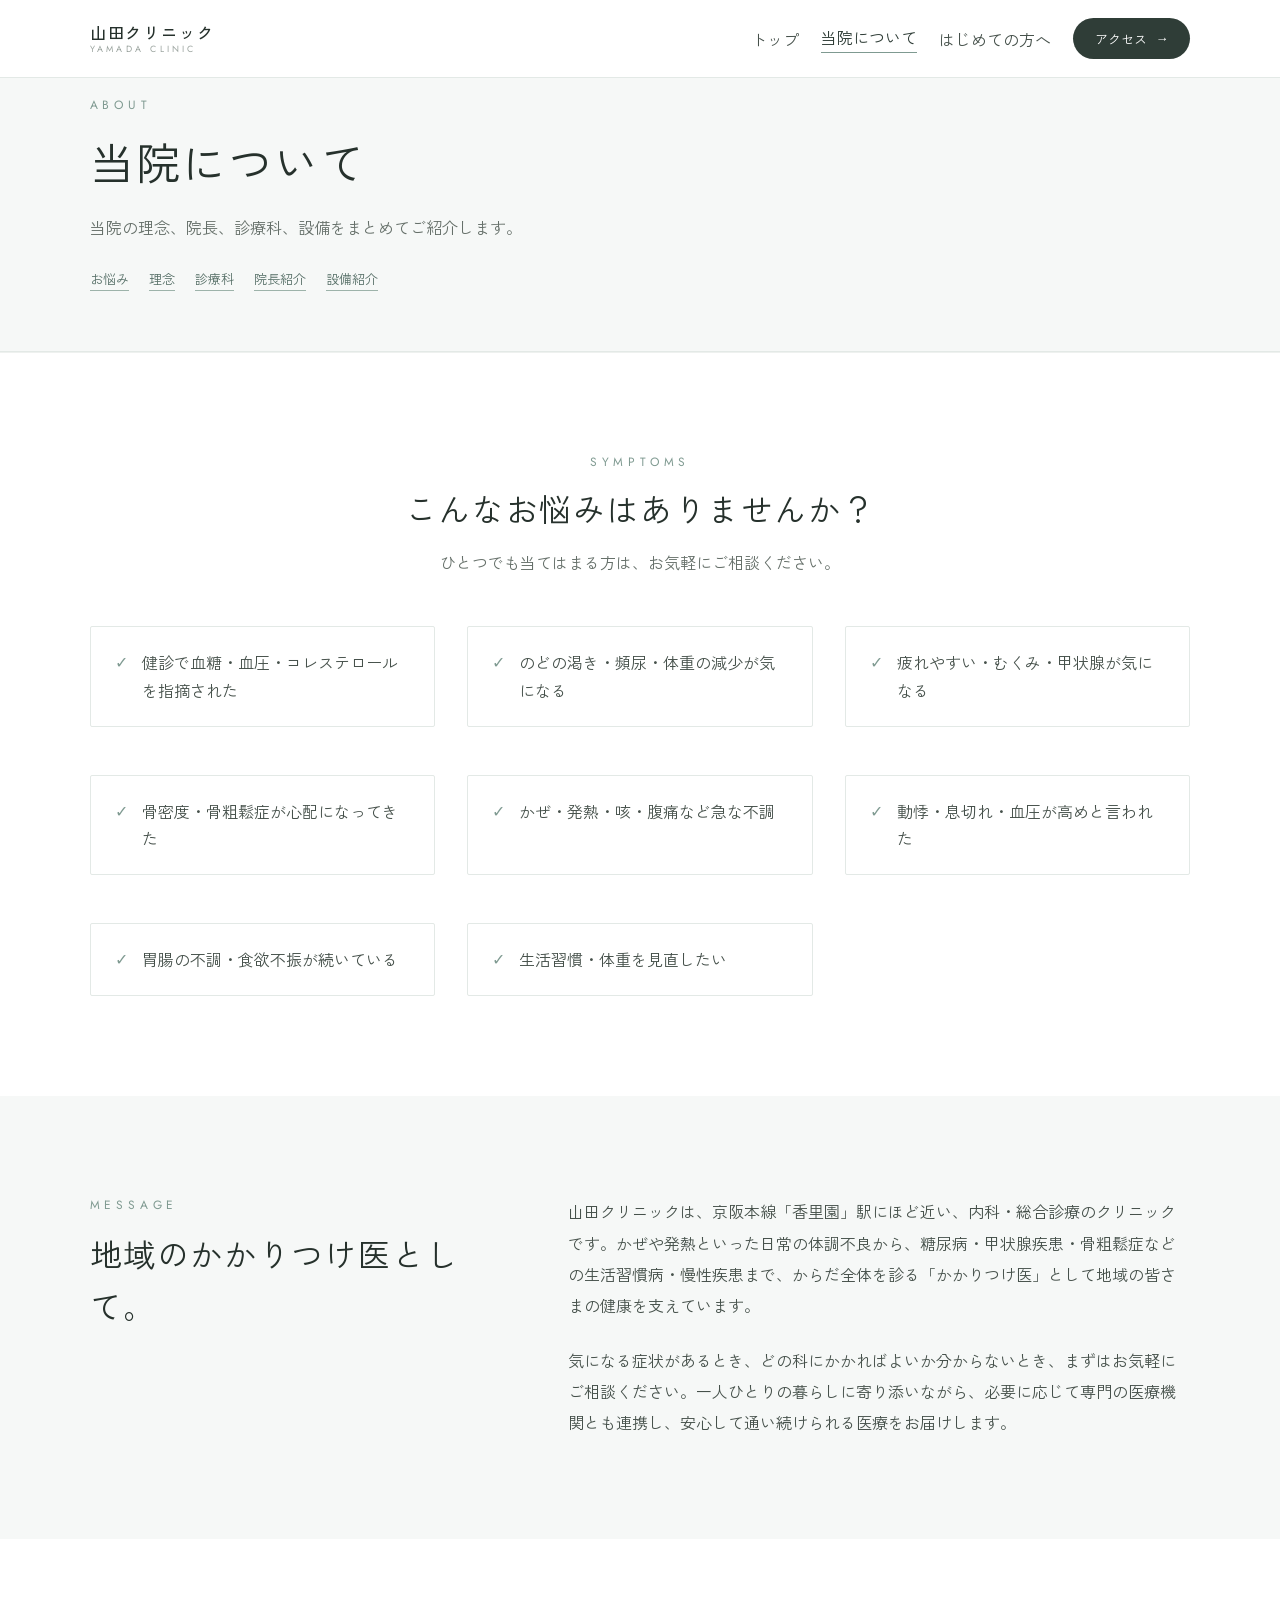
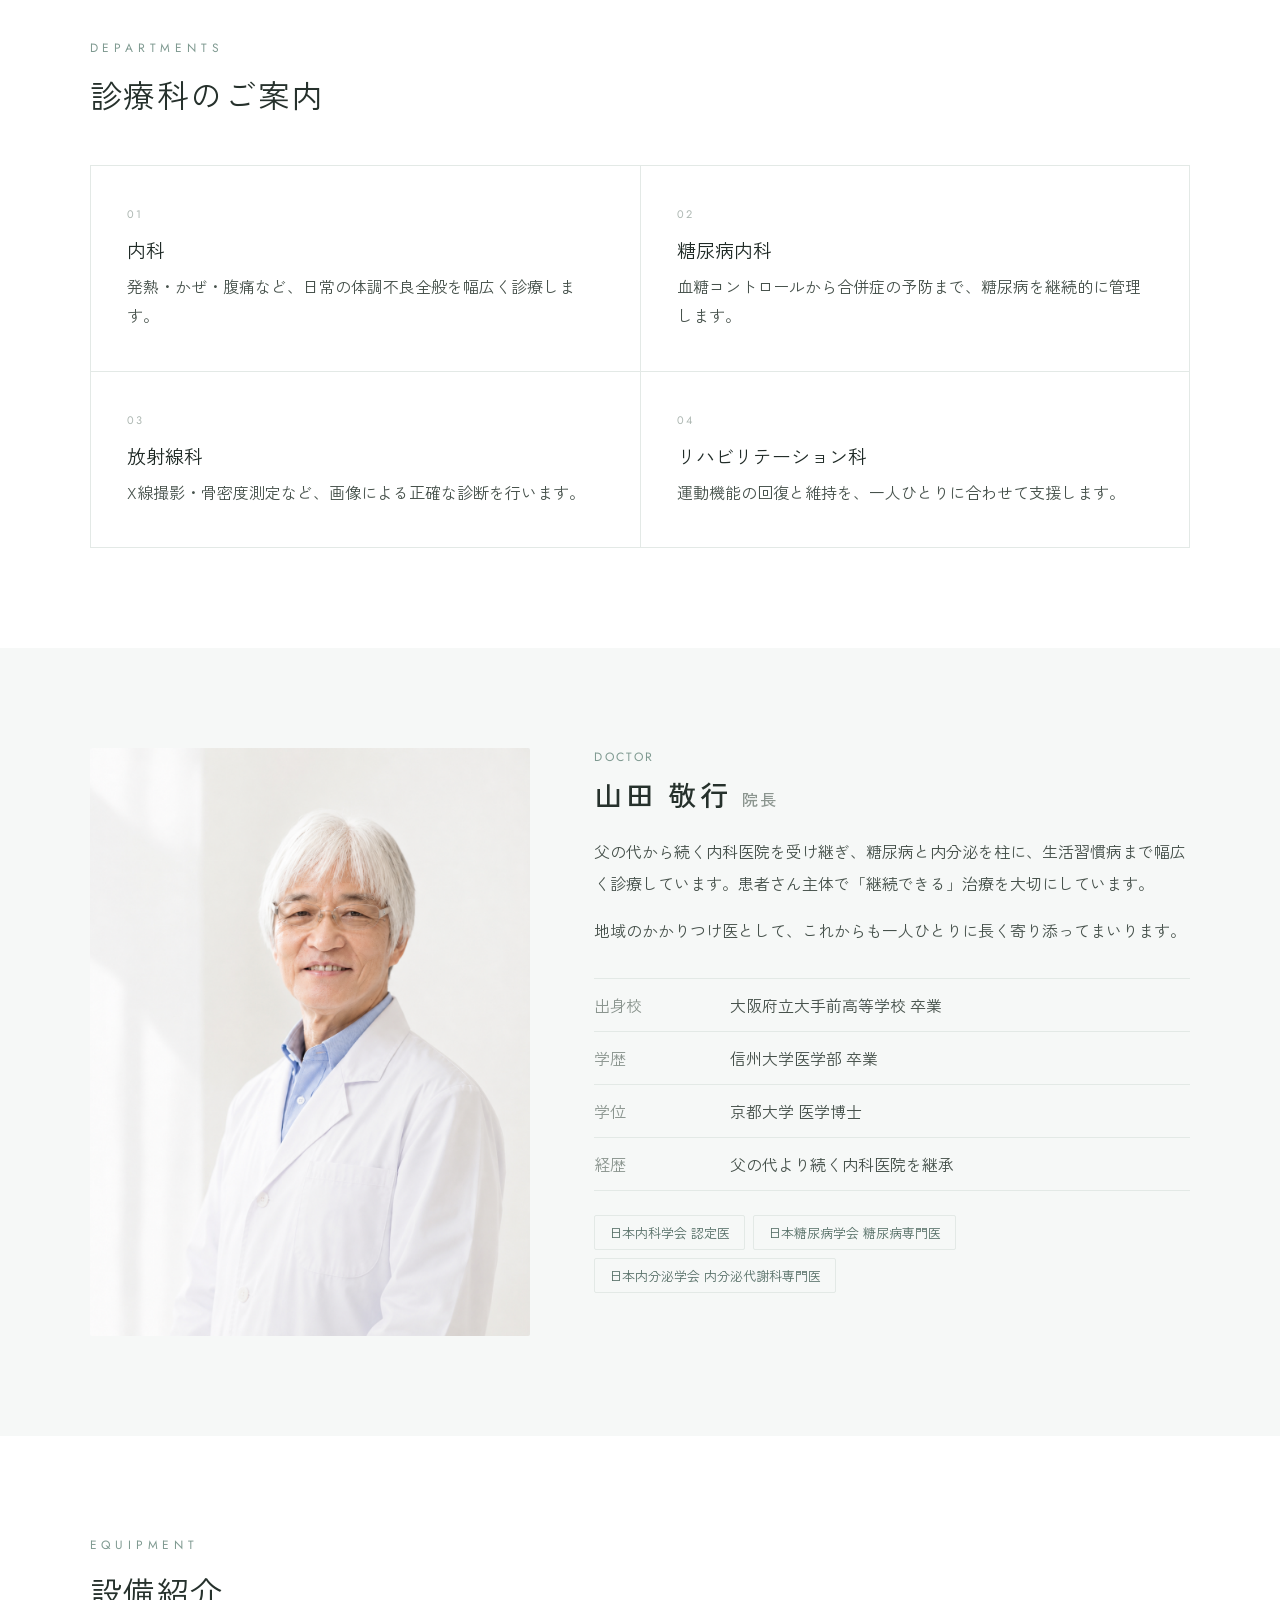
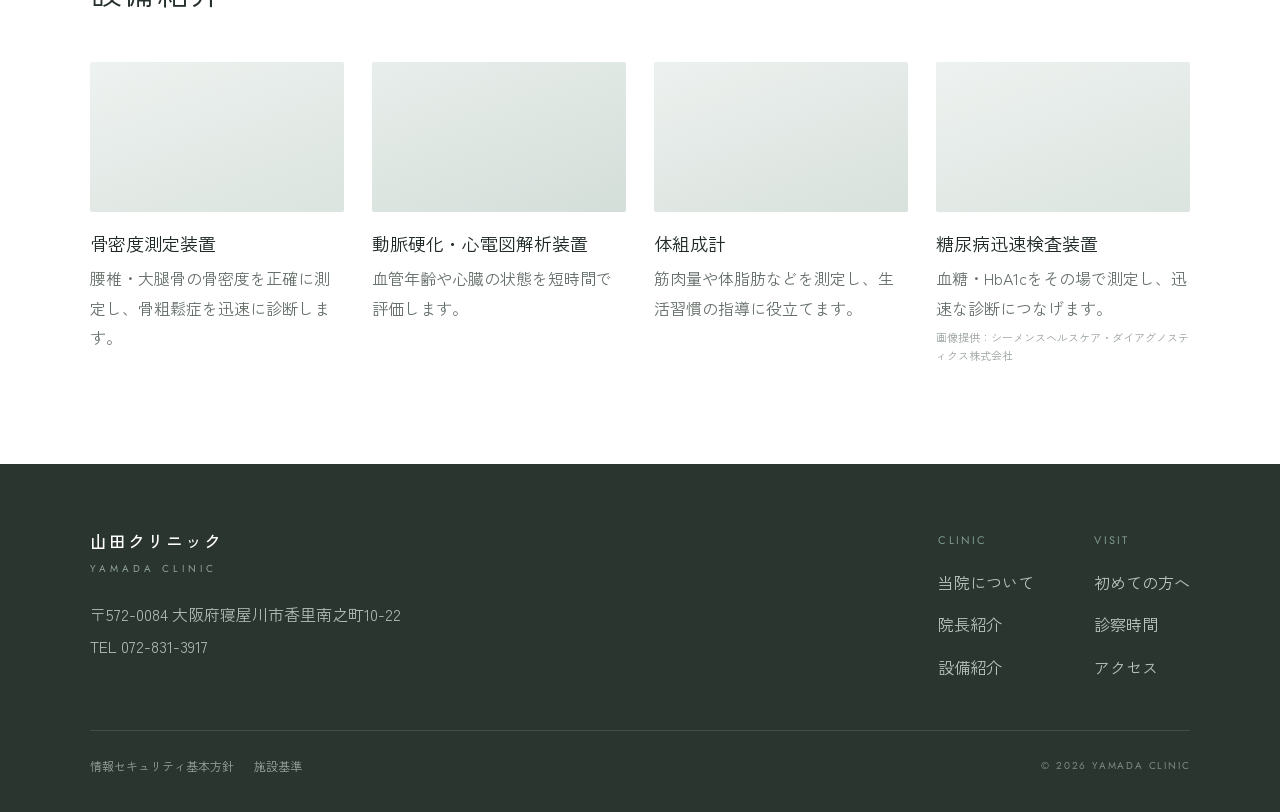
==== about.html @ 6ae84c1f "Initial commit" ====
<!DOCTYPE html>
<html>
<head>
<meta charset="utf-8">
<meta name="viewport" content="width=device-width, initial-scale=1">
<script src="./support.js"></script>
</head>
<body>
<x-dc>
<helmet>
<link rel="preconnect" href="https://fonts.googleapis.com">
<link rel="preconnect" href="https://fonts.gstatic.com" crossorigin>
<link href="https://fonts.googleapis.com/css2?family=Zen+Kaku+Gothic+New:wght@300;400;500;700&family=Jost:wght@300;400;500&family=Cormorant+Garamond:ital,wght@0,400;1,400&display=swap" rel="stylesheet">
<style>
  *{margin:0;padding:0;box-sizing:border-box}
  body{background:#fff;font-family:'Zen Kaku Gothic New',sans-serif;color:#1f2a26;font-size:18px}
  a{text-decoration:none;color:inherit}
  .nav{display:flex;flex-wrap:wrap;justify-content:flex-end;align-items:center;gap:14px 22px;font-size:16px;color:#46514b}
  .nav a{transition:opacity .3s ease,color .3s ease}
  .nav a:hover{opacity:.6}
  .nav a.cta{transition:background .35s ease}
  .nav a.cta:hover{opacity:1;background:#7f9a91 !important}
  .burger{display:none;align-items:center;gap:9px;cursor:pointer}
  .burger .bars{display:flex;flex-direction:column;gap:5px}
  .burger .bars i{display:block;width:24px;height:2px;background:#26312c}
  .burger .blabel{font-size:11px;letter-spacing:.1em;color:#26312c}
  .mnav{display:none}
  .mpanel{position:fixed;top:0;right:0;height:100%;width:80%;max-width:340px;background:#2a352f;z-index:80;transform:translateX(100%);transition:transform .42s cubic-bezier(.4,0,.2,1);display:flex;flex-direction:column;gap:4px;padding:90px 36px 40px;box-shadow:-12px 0 40px rgba(0,0,0,.2)}
  .mbackdrop{position:fixed;inset:0;z-index:79;background:rgba(20,28,24,0);pointer-events:none;transition:background .42s ease}
  .mpanel a{color:#e7eeec;font-size:17px;letter-spacing:.06em;padding:16px 0;border-bottom:1px solid rgba(255,255,255,.1)}
  .mpanel{overflow-y:auto}
  .mclose{position:absolute;top:22px;right:24px;display:flex;align-items:center;gap:7px;color:#e7eeec;cursor:pointer;border:0 !important;padding:0 !important}
  .mclose-x{font-size:24px;line-height:1;display:flex;align-items:center}
  .mclose-t{font-size:12px;letter-spacing:.08em;line-height:1;display:flex;align-items:center}
  .mfoot{margin-top:auto;padding-top:26px;display:flex;flex-direction:column;gap:10px}
  .mfoot a{font-size:14px !important;color:#9fb4ad !important;padding:0 !important;border:0 !important}
  .navtoggle:checked ~ .mnav .mpanel{transform:translateX(0)}
  .navtoggle:checked ~ .mnav .mbackdrop{background:rgba(20,28,24,.42);pointer-events:auto}
  @media (max-width:900px){.nav{display:none}.burger{display:flex}.mnav{display:block}}
  .greet{display:grid;grid-template-columns:.8fr 1.2fr;gap:64px;align-items:start}
  .doc{display:grid;grid-template-columns:.85fr 1.15fr;gap:64px;align-items:start}
  .grid2{display:grid;grid-template-columns:repeat(2,1fr);gap:1px;background:#e3e9e6;border:1px solid #e3e9e6}
  .grid3{display:grid;grid-template-columns:repeat(3,1fr);gap:48px 32px}
  .grideq{display:grid;grid-template-columns:repeat(4,1fr);gap:36px 28px}
  @media(max-width:900px){.grideq{grid-template-columns:repeat(2,1fr)}}
  @media(max-width:560px){.grideq{grid-template-columns:1fr}}
  .career{display:grid;grid-template-columns:120px 1fr;gap:16px;padding:14px 0;border-bottom:1px solid #e3e9e6}
  @media (max-width:860px){.greet,.doc{grid-template-columns:1fr;gap:32px}.grid3{grid-template-columns:repeat(2,1fr)}}
  .brsp{display:none}
  @media (max-width:760px){.grid2{grid-template-columns:1fr}.grid3{grid-template-columns:1fr;gap:40px}.foot-row{flex-direction:column !important;gap:32px !important}.career{grid-template-columns:88px 1fr;gap:12px}.brsp{display:inline}}
</style>
<script>
(function(){
  function jump(smooth){
    var h=location.hash; if(!h||h.length<2) return;
    var el=document.getElementById(decodeURIComponent(h.slice(1)));
    if(el){ var y=el.getBoundingClientRect().top+window.pageYOffset-84; window.scrollTo({top:y,behavior:smooth?'smooth':'auto'}); }
  }
  window.addEventListener('load',function(){ setTimeout(function(){jump(false);},350); });
  window.addEventListener('hashchange',function(){ jump(true); });
})();
</script>
</helmet>

<input id="navtoggle" class="navtoggle" type="checkbox" hidden>
<header style="position:fixed;top:0;left:0;right:0;z-index:60;display:flex;align-items:center;justify-content:space-between;gap:24px;padding:18px 7%;background:#fff;border-bottom:1px solid #e3e9e6;">
  <a href="index.html" style="display:flex;align-items:center;gap:12px;flex:none;">
    <span style="line-height:1.35;">
      <span style="display:block;font-size:16px;font-weight:500;letter-spacing:.12em;color:#26312c;">山田クリニック</span>
      <span style="display:block;font-family:'Jost',sans-serif;font-size:9px;letter-spacing:.36em;color:#9aa39e;">YAMADA CLINIC</span>
    </span>
  </a>
  <nav class="nav">
    <a href="index.html" style-hover="color:#2f3d37">トップ</a>
    <a href="about.html" style="color:#2f3d37;border-bottom:1px solid #7f9a91;padding-bottom:3px;">当院について</a>
    <a href="first-visit.html" style-hover="color:#2f3d37">はじめての方へ</a>
    <a href="index.html#access" class="cta" style="display:inline-flex;align-items:center;gap:8px;background:#2f3d37;color:#fff;padding:11px 22px;border-radius:999px;font-size:13px;" style-hover="background:#7f9a91">アクセス <span style="font-family:'Jost',sans-serif;">→</span></a>
  </nav>
  <label for="navtoggle" class="burger" aria-label="メニュー"><span class="bars"><i></i><i></i><i></i></span><span class="blabel">メニュー</span></label>
</header>
<div class="mnav">
  <label for="navtoggle" class="mbackdrop"></label>
  <div class="mpanel">
    <label for="navtoggle" class="mclose" aria-label="閉じる"><span class="mclose-x">×</span><span class="mclose-t">閉じる</span></label>
    <a href="index.html">トップ</a>
    <a href="about.html">当院について</a>
    <a href="first-visit.html">はじめての方へ</a>
    <a href="index.html#hours">診察時間</a>
    <a href="index.html#access" style="margin-top:24px;background:#7f9a91;color:#fff;text-align:center;border-radius:999px;padding:15px 0;border-bottom:0;">アクセス</a>
    <div class="mfoot"><a href="privacy.html">情報セキュリティ基本方針</a><a href="facility.html">施設基準</a></div>
  </div>
</div>

<div style="padding:96px 7% 60px;background:#f6f8f7;border-bottom:1px solid #e3e9e6;">
  <div style="max-width:1180px;margin:0 auto;">
    <div style="font-family:'Jost',sans-serif;font-size:12px;letter-spacing:.4em;color:#7f9a91;margin-bottom:14px;">ABOUT</div>
    <h1 style="font-weight:400;font-size:clamp(31px,2.2vw + 22px,44px);letter-spacing:.05em;line-height:1.5;color:#26312c;">当院について</h1>
    <p style="max-width:660px;margin-top:18px;font-size:16px;line-height:1.95;color:#66706a;">当院の理念、院長、診療科、設備をまとめてご紹介します。</p>
    <div style="display:flex;flex-wrap:wrap;gap:20px;margin-top:26px;font-size:13px;">
      <a href="#symptoms" style="color:#566f67;border-bottom:1px solid #9db3aa;padding-bottom:2px;transition:color .3s ease,border-color .3s ease,opacity .3s ease;" style-hover="color:#2f3d37;border-color:#2f3d37;opacity:.7">お悩み</a>
      <a href="#message" style="color:#566f67;border-bottom:1px solid #9db3aa;padding-bottom:2px;transition:color .3s ease,border-color .3s ease,opacity .3s ease;" style-hover="color:#2f3d37;border-color:#2f3d37;opacity:.7">理念</a>
      <a href="#departments" style="color:#566f67;border-bottom:1px solid #9db3aa;padding-bottom:2px;transition:color .3s ease,border-color .3s ease,opacity .3s ease;" style-hover="color:#2f3d37;border-color:#2f3d37;opacity:.7">診療科</a>
      <a href="#doctor" style="color:#566f67;border-bottom:1px solid #9db3aa;padding-bottom:2px;transition:color .3s ease,border-color .3s ease,opacity .3s ease;" style-hover="color:#2f3d37;border-color:#2f3d37;opacity:.7">院長紹介</a>
      <a href="#equipment" style="color:#566f67;border-bottom:1px solid #9db3aa;padding-bottom:2px;transition:color .3s ease,border-color .3s ease,opacity .3s ease;" style-hover="color:#2f3d37;border-color:#2f3d37;opacity:.7">設備紹介</a>
    </div>
  </div>
</div>

<section id="symptoms" style="padding:clamp(64px,8vw,100px) 7%;border-top:1px solid #eef1ef;">
  <div style="max-width:1180px;margin:0 auto 48px;text-align:center;">
    <div style="font-family:'Jost',sans-serif;font-size:12px;letter-spacing:.4em;color:#7f9a91;margin-bottom:14px;">SYMPTOMS</div>
    <h2 style="font-weight:400;font-size:clamp(26px,1.8vw + 18px,32px);letter-spacing:.05em;color:#26312c;">こんなお悩みは<br class="brsp">ありませんか？</h2>
    <p style="margin-top:16px;font-size:16px;line-height:1.95;color:#66706a;">ひとつでも当てはまる方は、<br class="brsp">お気軽にご相談ください。</p>
  </div>
  <div class="grid3" style="max-width:1180px;margin:0 auto;">
    <div style="display:flex;gap:14px;align-items:flex-start;background:#fff;border:1px solid #e3e9e6;border-radius:2px;padding:22px 24px;"><span style="color:#7f9a91;font-size:16px;line-height:1.6;flex:none;">✓</span><span style="font-size:16px;line-height:1.7;color:#46514b;">健診で血糖・血圧・コレステロールを指摘された</span></div>
    <div style="display:flex;gap:14px;align-items:flex-start;background:#fff;border:1px solid #e3e9e6;border-radius:2px;padding:22px 24px;"><span style="color:#7f9a91;font-size:16px;line-height:1.6;flex:none;">✓</span><span style="font-size:16px;line-height:1.7;color:#46514b;">のどの渇き・頻尿・体重の減少が気になる</span></div>
    <div style="display:flex;gap:14px;align-items:flex-start;background:#fff;border:1px solid #e3e9e6;border-radius:2px;padding:22px 24px;"><span style="color:#7f9a91;font-size:16px;line-height:1.6;flex:none;">✓</span><span style="font-size:16px;line-height:1.7;color:#46514b;">疲れやすい・むくみ・甲状腺が気になる</span></div>
    <div style="display:flex;gap:14px;align-items:flex-start;background:#fff;border:1px solid #e3e9e6;border-radius:2px;padding:22px 24px;"><span style="color:#7f9a91;font-size:16px;line-height:1.6;flex:none;">✓</span><span style="font-size:16px;line-height:1.7;color:#46514b;">骨密度・骨粗鬆症が心配になってきた</span></div>
    <div style="display:flex;gap:14px;align-items:flex-start;background:#fff;border:1px solid #e3e9e6;border-radius:2px;padding:22px 24px;"><span style="color:#7f9a91;font-size:16px;line-height:1.6;flex:none;">✓</span><span style="font-size:16px;line-height:1.7;color:#46514b;">かぜ・発熱・咳・腹痛など急な不調</span></div>
    <div style="display:flex;gap:14px;align-items:flex-start;background:#fff;border:1px solid #e3e9e6;border-radius:2px;padding:22px 24px;"><span style="color:#7f9a91;font-size:16px;line-height:1.6;flex:none;">✓</span><span style="font-size:16px;line-height:1.7;color:#46514b;">動悸・息切れ・血圧が高めと言われた</span></div>
    <div style="display:flex;gap:14px;align-items:flex-start;background:#fff;border:1px solid #e3e9e6;border-radius:2px;padding:22px 24px;"><span style="color:#7f9a91;font-size:16px;line-height:1.6;flex:none;">✓</span><span style="font-size:16px;line-height:1.7;color:#46514b;">胃腸の不調・食欲不振が続いている</span></div>
    <div style="display:flex;gap:14px;align-items:flex-start;background:#fff;border:1px solid #e3e9e6;border-radius:2px;padding:22px 24px;"><span style="color:#7f9a91;font-size:16px;line-height:1.6;flex:none;">✓</span><span style="font-size:16px;line-height:1.7;color:#46514b;">生活習慣・体重を見直したい</span></div>
  </div>
</section>

<section id="message" style="scroll-margin-top:84px;padding:clamp(64px,8vw,100px) 7%;background:#f6f8f7;">
  <div class="greet" style="max-width:1180px;margin:0 auto;">
    <div>
      <div style="font-family:'Jost',sans-serif;font-size:12px;letter-spacing:.4em;color:#7f9a91;margin-bottom:14px;">MESSAGE</div>
      <h2 style="font-weight:400;font-size:clamp(26px,1.8vw + 18px,32px);letter-spacing:.05em;line-height:1.6;color:#26312c;">地域のかかりつけ医として。</h2>
    </div>
    <div style="display:flex;flex-direction:column;gap:24px;">
      <p style="font-size:16px;line-height:1.95;color:#46514b;">山田クリニックは、京阪本線「香里園」駅にほど近い、内科・総合診療のクリニックです。かぜや発熱といった日常の体調不良から、糖尿病・甲状腺疾患・骨粗鬆症などの生活習慣病・慢性疾患まで、からだ全体を診る「かかりつけ医」として地域の皆さまの健康を支えています。</p>
      <p style="font-size:16px;line-height:1.95;color:#46514b;">気になる症状があるとき、どの科にかかればよいか分からないとき、まずはお気軽にご相談ください。一人ひとりの暮らしに寄り添いながら、必要に応じて専門の医療機関とも連携し、安心して通い続けられる医療をお届けします。</p>
    </div>
  </div>
</section>

<section id="departments" style="padding:clamp(64px,8vw,100px) 7%;">
  <div style="max-width:1180px;margin:0 auto 48px;">
    <div style="font-family:'Jost',sans-serif;font-size:12px;letter-spacing:.4em;color:#7f9a91;margin-bottom:14px;">DEPARTMENTS</div>
    <h2 style="font-weight:400;font-size:clamp(26px,1.8vw + 18px,32px);letter-spacing:.05em;color:#26312c;">診療科のご案内</h2>
  </div>
  <div class="grid2" style="max-width:1180px;margin:0 auto;">
    <div style="background:#fff;padding:40px 36px;"><div style="font-family:'Jost',sans-serif;font-size:11px;letter-spacing:.2em;color:#aeb8b3;">01</div><div style="font-size:19px;margin:14px 0 9px;">内科</div><p style="font-size:16px;line-height:1.85;color:#46514b;">発熱・かぜ・腹痛など、日常の体調不良全般を幅広く診療します。</p></div>
    <div style="background:#fff;padding:40px 36px;"><div style="font-family:'Jost',sans-serif;font-size:11px;letter-spacing:.2em;color:#aeb8b3;">02</div><div style="font-size:19px;margin:14px 0 9px;">糖尿病内科</div><p style="font-size:16px;line-height:1.85;color:#46514b;">血糖コントロールから合併症の予防まで、糖尿病を継続的に管理します。</p></div>
    <div style="background:#fff;padding:40px 36px;"><div style="font-family:'Jost',sans-serif;font-size:11px;letter-spacing:.2em;color:#aeb8b3;">03</div><div style="font-size:19px;margin:14px 0 9px;">放射線科</div><p style="font-size:16px;line-height:1.85;color:#46514b;">X線撮影・骨密度測定など、画像による正確な診断を行います。</p></div>
    <div style="background:#fff;padding:40px 36px;"><div style="font-family:'Jost',sans-serif;font-size:11px;letter-spacing:.2em;color:#aeb8b3;">04</div><div style="font-size:19px;margin:14px 0 9px;">リハビリテーション科</div><p style="font-size:16px;line-height:1.85;color:#46514b;">運動機能の回復と維持を、一人ひとりに合わせて支援します。</p></div>
  </div>
</section>

<section id="doctor" style="scroll-margin-top:84px;padding:clamp(64px,8vw,100px) 7%;background:#f6f8f7;">
  <div class="doc" style="max-width:1180px;margin:0 auto;">
    <div style="aspect-ratio:3/4;border-radius:2px;background:#dbe4df url('assets/doctor.png') center top/cover no-repeat;"></div>
    <div>
      <div style="font-family:'Jost',sans-serif;font-size:12px;letter-spacing:.2em;color:#7f9a91;">DOCTOR</div>
      <div style="margin-top:8px;font-size:28px;font-weight:500;letter-spacing:.12em;color:#26312c;">山田 敬行 <span style="font-size:16px;color:#8b958f;letter-spacing:.08em;">院長</span></div>
      <div style="display:flex;flex-direction:column;gap:16px;margin-top:22px;">
        <p style="font-size:16px;line-height:1.95;color:#46514b;">父の代から続く内科医院を受け継ぎ、糖尿病と内分泌を柱に、生活習慣病まで幅広く診療しています。患者さん主体で「継続できる」治療を大切にしています。</p>
        <p style="font-size:16px;line-height:1.95;color:#46514b;">地域のかかりつけ医として、これからも一人ひとりに長く寄り添ってまいります。</p>
      </div>
      <div style="margin-top:32px;border-top:1px solid #e3e9e6;">
        <div class="career"><div style="font-size:16px;color:#8b958f;">出身校</div><div style="font-size:16px;color:#46514b;">大阪府立大手前高等学校 卒業</div></div>
        <div class="career"><div style="font-size:16px;color:#8b958f;">学歴</div><div style="font-size:16px;color:#46514b;">信州大学医学部 卒業</div></div>
        <div class="career"><div style="font-size:16px;color:#8b958f;">学位</div><div style="font-size:16px;color:#46514b;">京都大学 医学博士</div></div>
        <div class="career"><div style="font-size:16px;color:#8b958f;">経歴</div><div style="font-size:16px;color:#46514b;">父の代より続く内科医院を継承</div></div>
      </div>
      <div style="display:flex;flex-wrap:wrap;gap:8px;margin-top:24px;">
        <span style="font-size:13px;color:#566f67;border:1px solid #e3e9e6;border-radius:2px;padding:7px 14px;">日本内科学会 認定医</span>
        <span style="font-size:13px;color:#566f67;border:1px solid #e3e9e6;border-radius:2px;padding:7px 14px;">日本糖尿病学会 糖尿病専門医</span>
        <span style="font-size:13px;color:#566f67;border:1px solid #e3e9e6;border-radius:2px;padding:7px 14px;">日本内分泌学会 内分泌代謝科専門医</span>
      </div>
    </div>
  </div>
</section>

<section id="equipment" style="scroll-margin-top:84px;padding:clamp(64px,8vw,100px) 7%;">
  <div style="max-width:1180px;margin:0 auto 48px;">
    <div style="font-family:'Jost',sans-serif;font-size:12px;letter-spacing:.4em;color:#7f9a91;margin-bottom:14px;">EQUIPMENT</div>
    <h2 style="font-weight:400;font-size:clamp(26px,1.8vw + 18px,32px);letter-spacing:.05em;color:#26312c;">設備紹介</h2>
  </div>
  <div class="grideq" style="max-width:1180px;margin:0 auto;">
    <div><div style="height:150px;border-radius:2px;background:linear-gradient(160deg,#eef2f0,#dbe4df);"></div><div style="font-size:18px;margin:18px 0 8px;">骨密度測定装置</div><p style="font-size:16px;line-height:1.85;color:#66706a;">腰椎・大腿骨の骨密度を正確に測定し、骨粗鬆症を迅速に診断します。</p></div>
    <div><div style="height:150px;border-radius:2px;background:linear-gradient(160deg,#e8eeeb,#d4ded9);"></div><div style="font-size:18px;margin:18px 0 8px;">動脈硬化・心電図解析装置</div><p style="font-size:16px;line-height:1.85;color:#66706a;">血管年齢や心臓の状態を短時間で評価します。</p></div>
    <div><div style="height:150px;border-radius:2px;background:linear-gradient(160deg,#edf1ef,#d8e1dc);"></div><div style="font-size:18px;margin:18px 0 8px;">体組成計</div><p style="font-size:16px;line-height:1.85;color:#66706a;">筋肉量や体脂肪などを測定し、生活習慣の指導に役立てます。</p></div>
    <div><div style="height:150px;border-radius:2px;background:linear-gradient(160deg,#eef2f0,#dbe4df);"></div><div style="font-size:18px;margin:18px 0 8px;">糖尿病迅速検査装置</div><p style="font-size:16px;line-height:1.85;color:#66706a;">血糖・HbA1cをその場で測定し、迅速な診断につなげます。</p><p style="font-size:11px;line-height:1.6;color:#9aa39e;margin-top:6px;">画像提供：シーメンスヘルスケア・ダイアグノスティクス株式会社</p></div>
  </div>
</section>

<footer style="background:#2a352f;color:#cfd8d3;padding:64px 7% 38px;">
  <div class="foot-row" style="max-width:1180px;margin:0 auto;display:flex;justify-content:space-between;align-items:flex-start;gap:48px;padding-bottom:44px;border-bottom:1px solid rgba(255,255,255,.12);">
    <div>
      <div style="font-size:17px;font-weight:500;letter-spacing:.12em;color:#fff;">山田クリニック</div>
      <div style="font-family:'Jost',sans-serif;font-size:10px;letter-spacing:.4em;color:#8fa39b;margin-top:8px;">YAMADA CLINIC</div>
      <div style="margin-top:22px;font-size:16px;line-height:2;color:#aeb9b3;">〒572-0084 大阪府寝屋川市香里南之町10-22<br>TEL 072-831-3917</div>
    </div>
    <div style="display:flex;gap:60px;font-size:16px;line-height:2.3;color:#b9c3bd;">
      <div style="display:flex;flex-direction:column;gap:6px;"><div style="color:#7f9a91;font-family:'Jost',sans-serif;font-size:11px;letter-spacing:.2em;margin-bottom:4px;">CLINIC</div><a href="about.html#message" style="transition:color .3s ease;" style-hover="color:#fff">当院について</a><a href="about.html#doctor" style="transition:color .3s ease;" style-hover="color:#fff">院長紹介</a><a href="about.html#equipment" style="transition:color .3s ease;" style-hover="color:#fff">設備紹介</a></div>
      <div style="display:flex;flex-direction:column;gap:6px;"><div style="color:#7f9a91;font-family:'Jost',sans-serif;font-size:11px;letter-spacing:.2em;margin-bottom:4px;">VISIT</div><a href="first-visit.html" style="transition:color .3s ease;" style-hover="color:#fff">初めての方へ</a><a href="index.html#hours" style="transition:color .3s ease;" style-hover="color:#fff">診察時間</a><a href="index.html#access" style="transition:color .3s ease;" style-hover="color:#fff">アクセス</a></div>
    </div>
  </div>
  <div style="max-width:1180px;margin:26px auto 0;display:flex;flex-wrap:wrap;justify-content:space-between;align-items:center;gap:12px;"><div style="display:flex;flex-wrap:wrap;gap:20px;font-size:12px;color:#9aa39e;"><a href="privacy.html" style="transition:color .3s ease;" style-hover="color:#fff">情報セキュリティ基本方針</a><a href="facility.html" style="transition:color .3s ease;" style-hover="color:#fff">施設基準</a></div><div style="font-family:'Jost',sans-serif;font-size:10px;letter-spacing:.18em;color:#7d8a83;">© 2026 YAMADA CLINIC</div></div>
</footer>
</x-dc>
</body>
</html>
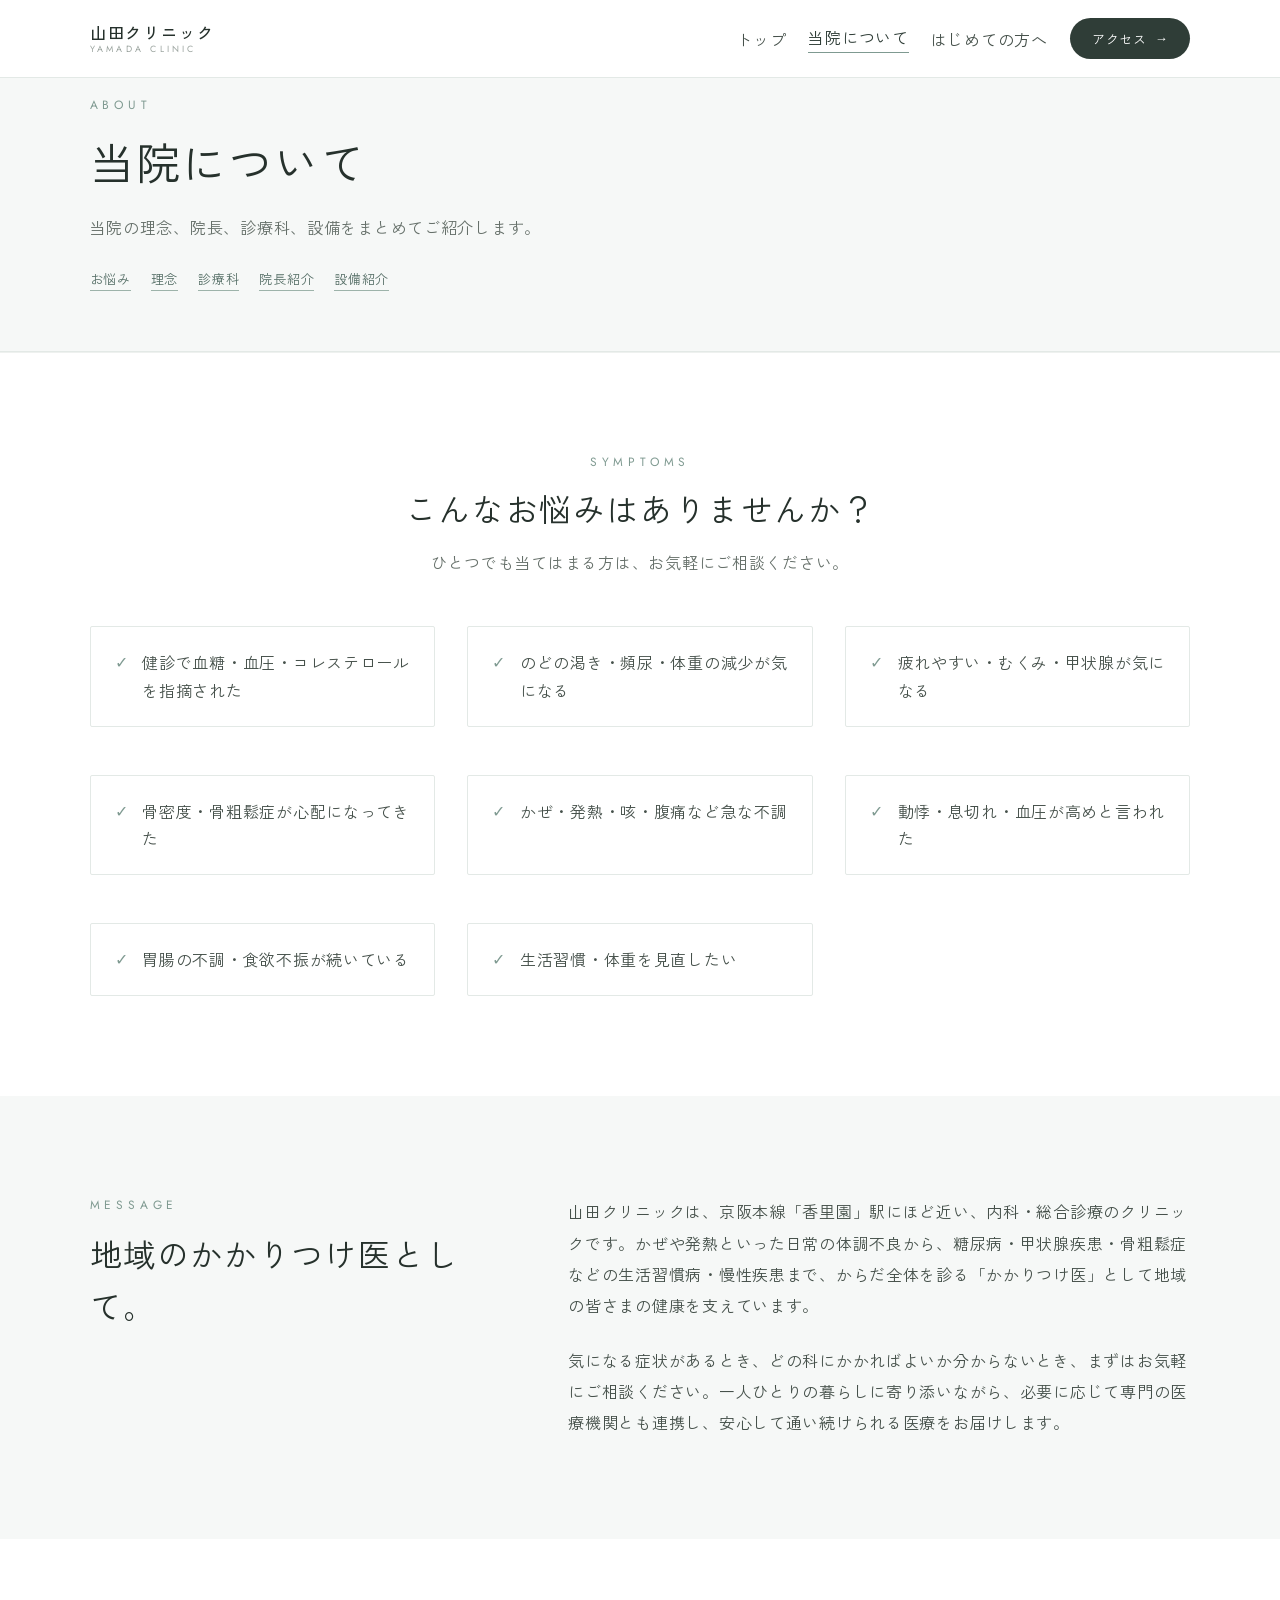
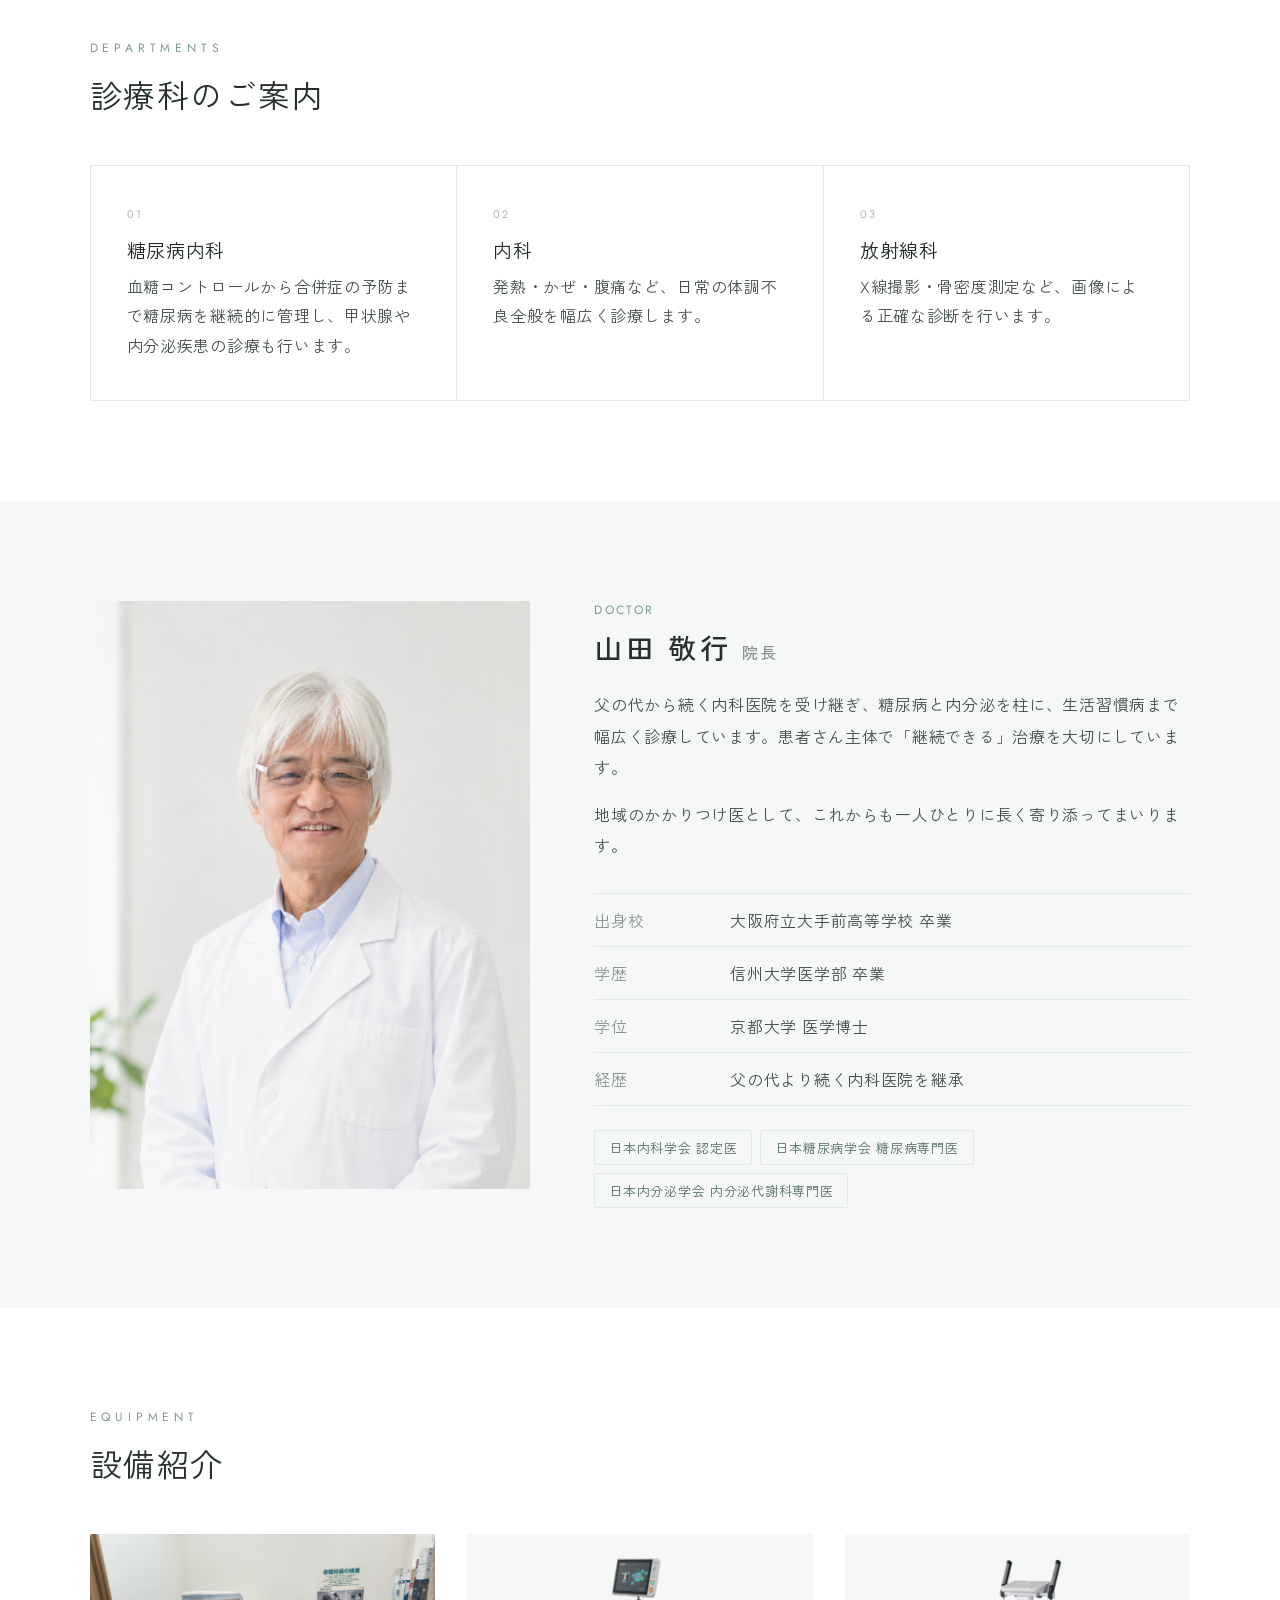
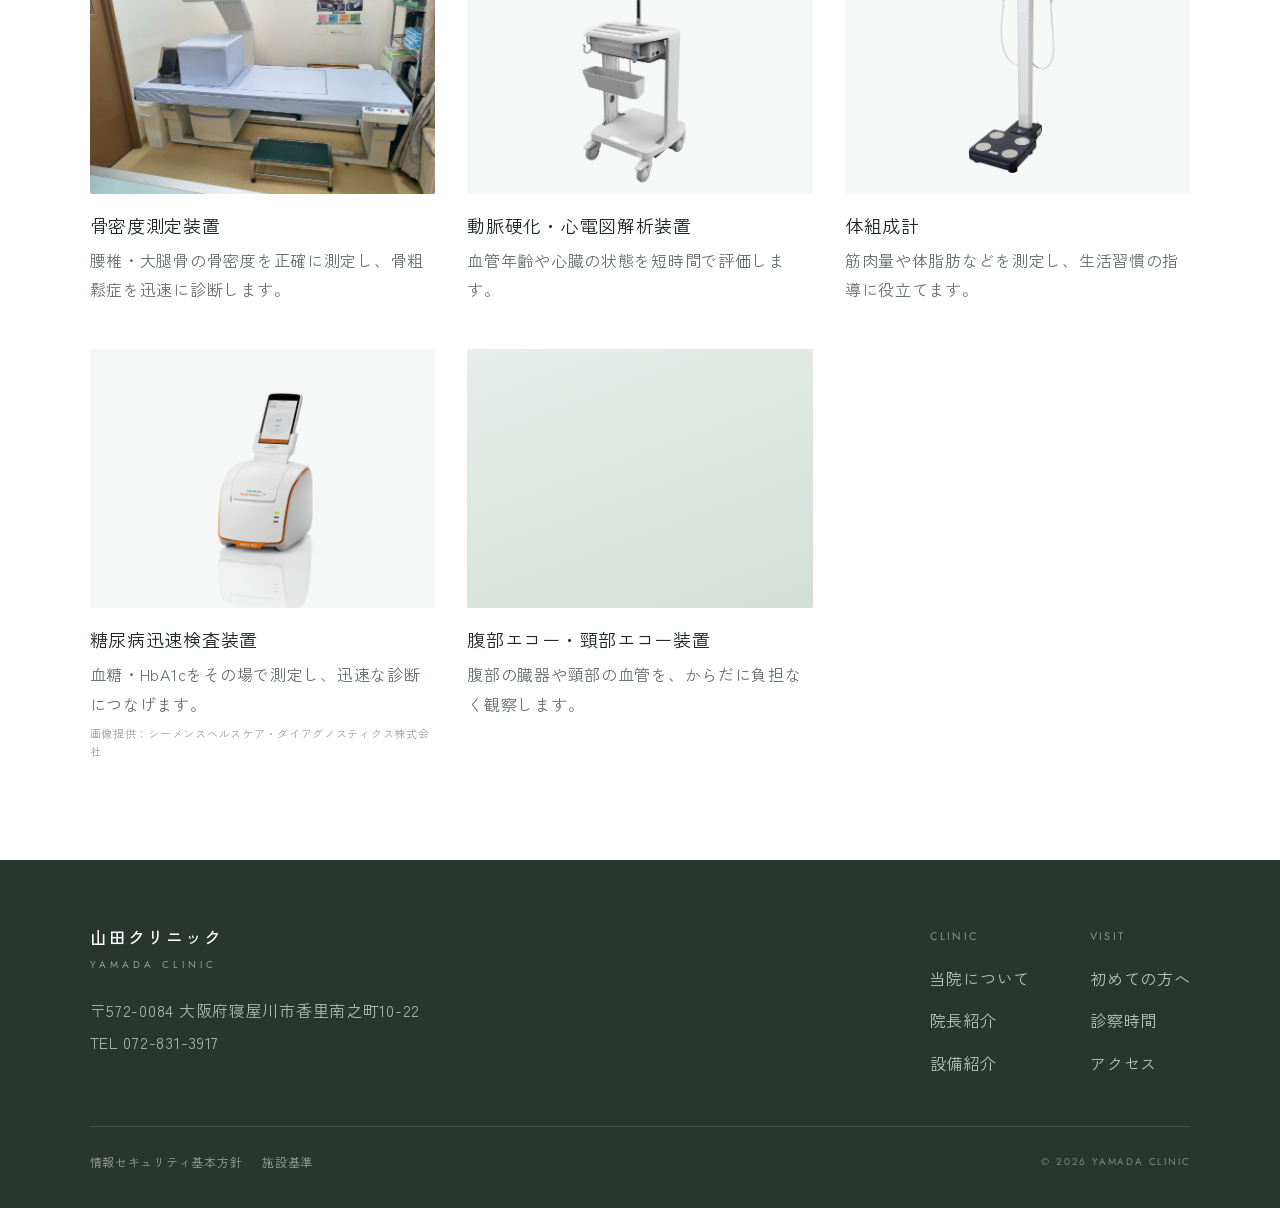
==== commit a3a4a0fa: "Claude design最新版へアップデート" ====
--- a/about.html
+++ b/about.html
@@ -12,8 +12,8 @@
 <link rel="preconnect" href="https://fonts.gstatic.com" crossorigin>
 <link href="https://fonts.googleapis.com/css2?family=Zen+Kaku+Gothic+New:wght@300;400;500;700&family=Jost:wght@300;400;500&family=Cormorant+Garamond:ital,wght@0,400;1,400&display=swap" rel="stylesheet">
 <style>
-  *{margin:0;padding:0;box-sizing:border-box}
-  body{background:#fff;font-family:'Zen Kaku Gothic New',sans-serif;color:#1f2a26;font-size:18px}
+  *{margin:0;padding:0;box-sizing:border-box;font-feature-settings:'palt' 1;font-kerning:normal}
+  body{background:#fff;font-family:'Zen Kaku Gothic New',sans-serif;color:#1f2a26;font-size:18px;font-feature-settings:'palt' 1;font-kerning:normal;letter-spacing:.04em;text-rendering:optimizeLegibility}
   a{text-decoration:none;color:inherit}
   .nav{display:flex;flex-wrap:wrap;justify-content:flex-end;align-items:center;gap:14px 22px;font-size:16px;color:#46514b}
   .nav a{transition:opacity .3s ease,color .3s ease}
@@ -25,7 +25,7 @@
   .burger .bars i{display:block;width:24px;height:2px;background:#26312c}
   .burger .blabel{font-size:11px;letter-spacing:.1em;color:#26312c}
   .mnav{display:none}
-  .mpanel{position:fixed;top:0;right:0;height:100%;width:80%;max-width:340px;background:#2a352f;z-index:80;transform:translateX(100%);transition:transform .42s cubic-bezier(.4,0,.2,1);display:flex;flex-direction:column;gap:4px;padding:90px 36px 40px;box-shadow:-12px 0 40px rgba(0,0,0,.2)}
+  .mpanel{position:fixed;top:0;right:0;height:100%;width:80%;max-width:340px;background:#2a352f;z-index:80;transform:translateX(100%);transition:transform .42s cubic-bezier(.4,0,.2,1);display:flex;flex-direction:column;gap:4px;padding:90px 36px 40px}
   .mbackdrop{position:fixed;inset:0;z-index:79;background:rgba(20,28,24,0);pointer-events:none;transition:background .42s ease}
   .mpanel a{color:#e7eeec;font-size:17px;letter-spacing:.06em;padding:16px 0;border-bottom:1px solid rgba(255,255,255,.1)}
   .mpanel{overflow-y:auto}
@@ -34,16 +34,16 @@
   .mclose-t{font-size:12px;letter-spacing:.08em;line-height:1;display:flex;align-items:center}
   .mfoot{margin-top:auto;padding-top:26px;display:flex;flex-direction:column;gap:10px}
   .mfoot a{font-size:14px !important;color:#9fb4ad !important;padding:0 !important;border:0 !important}
-  .navtoggle:checked ~ .mnav .mpanel{transform:translateX(0)}
+  .navtoggle:checked ~ .mnav .mpanel{transform:translateX(0);box-shadow:-12px 0 40px rgba(0,0,0,.2)}
   .navtoggle:checked ~ .mnav .mbackdrop{background:rgba(20,28,24,.42);pointer-events:auto}
   @media (max-width:900px){.nav{display:none}.burger{display:flex}.mnav{display:block}}
   .greet{display:grid;grid-template-columns:.8fr 1.2fr;gap:64px;align-items:start}
   .doc{display:grid;grid-template-columns:.85fr 1.15fr;gap:64px;align-items:start}
-  .grid2{display:grid;grid-template-columns:repeat(2,1fr);gap:1px;background:#e3e9e6;border:1px solid #e3e9e6}
+  .grid2{display:grid;grid-template-columns:repeat(3,1fr);gap:1px;background:#e3e9e6;border:1px solid #e3e9e6}
   .grid3{display:grid;grid-template-columns:repeat(3,1fr);gap:48px 32px}
-  .grideq{display:grid;grid-template-columns:repeat(4,1fr);gap:36px 28px}
-  @media(max-width:900px){.grideq{grid-template-columns:repeat(2,1fr)}}
-  @media(max-width:560px){.grideq{grid-template-columns:1fr}}
+  .grideq{display:grid;grid-template-columns:repeat(3,1fr);gap:44px 32px}
+  @media(max-width:680px){.grideq{grid-template-columns:repeat(2,1fr)}}
+  @media(max-width:460px){.grideq{grid-template-columns:1fr}}
   .career{display:grid;grid-template-columns:120px 1fr;gap:16px;padding:14px 0;border-bottom:1px solid #e3e9e6}
   @media (max-width:860px){.greet,.doc{grid-template-columns:1fr;gap:32px}.grid3{grid-template-columns:repeat(2,1fr)}}
   .brsp{display:none}
@@ -74,7 +74,7 @@
     <a href="index.html" style-hover="color:#2f3d37">トップ</a>
     <a href="about.html" style="color:#2f3d37;border-bottom:1px solid #7f9a91;padding-bottom:3px;">当院について</a>
     <a href="first-visit.html" style-hover="color:#2f3d37">はじめての方へ</a>
-    <a href="index.html#access" class="cta" style="display:inline-flex;align-items:center;gap:8px;background:#2f3d37;color:#fff;padding:11px 22px;border-radius:999px;font-size:13px;" style-hover="background:#7f9a91">アクセス <span style="font-family:'Jost',sans-serif;">→</span></a>
+    <a href="first-visit.html#access" class="cta" style="display:inline-flex;align-items:center;gap:8px;background:#2f3d37;color:#fff;padding:11px 22px;border-radius:999px;font-size:13px;" style-hover="background:#7f9a91">アクセス <span style="font-family:'Jost',sans-serif;">→</span></a>
   </nav>
   <label for="navtoggle" class="burger" aria-label="メニュー"><span class="bars"><i></i><i></i><i></i></span><span class="blabel">メニュー</span></label>
 </header>
@@ -86,7 +86,7 @@
     <a href="about.html">当院について</a>
     <a href="first-visit.html">はじめての方へ</a>
     <a href="index.html#hours">診察時間</a>
-    <a href="index.html#access" style="margin-top:24px;background:#7f9a91;color:#fff;text-align:center;border-radius:999px;padding:15px 0;border-bottom:0;">アクセス</a>
+    <a href="first-visit.html#access" style="margin-top:24px;background:#7f9a91;color:#fff;text-align:center;border-radius:999px;padding:15px 0;border-bottom:0;">アクセス</a>
     <div class="mfoot"><a href="privacy.html">情報セキュリティ基本方針</a><a href="facility.html">施設基準</a></div>
   </div>
 </div>
@@ -143,10 +143,9 @@
     <h2 style="font-weight:400;font-size:clamp(26px,1.8vw + 18px,32px);letter-spacing:.05em;color:#26312c;">診療科のご案内</h2>
   </div>
   <div class="grid2" style="max-width:1180px;margin:0 auto;">
-    <div style="background:#fff;padding:40px 36px;"><div style="font-family:'Jost',sans-serif;font-size:11px;letter-spacing:.2em;color:#aeb8b3;">01</div><div style="font-size:19px;margin:14px 0 9px;">内科</div><p style="font-size:16px;line-height:1.85;color:#46514b;">発熱・かぜ・腹痛など、日常の体調不良全般を幅広く診療します。</p></div>
-    <div style="background:#fff;padding:40px 36px;"><div style="font-family:'Jost',sans-serif;font-size:11px;letter-spacing:.2em;color:#aeb8b3;">02</div><div style="font-size:19px;margin:14px 0 9px;">糖尿病内科</div><p style="font-size:16px;line-height:1.85;color:#46514b;">血糖コントロールから合併症の予防まで、糖尿病を継続的に管理します。</p></div>
+    <div style="background:#fff;padding:40px 36px;"><div style="font-family:'Jost',sans-serif;font-size:11px;letter-spacing:.2em;color:#aeb8b3;">01</div><div style="font-size:19px;margin:14px 0 9px;">糖尿病内科</div><p style="font-size:16px;line-height:1.85;color:#46514b;">血糖コントロールから合併症の予防まで糖尿病を継続的に管理し、甲状腺や内分泌疾患の診療も行います。</p></div>
+    <div style="background:#fff;padding:40px 36px;"><div style="font-family:'Jost',sans-serif;font-size:11px;letter-spacing:.2em;color:#aeb8b3;">02</div><div style="font-size:19px;margin:14px 0 9px;">内科</div><p style="font-size:16px;line-height:1.85;color:#46514b;">発熱・かぜ・腹痛など、日常の体調不良全般を幅広く診療します。</p></div>
     <div style="background:#fff;padding:40px 36px;"><div style="font-family:'Jost',sans-serif;font-size:11px;letter-spacing:.2em;color:#aeb8b3;">03</div><div style="font-size:19px;margin:14px 0 9px;">放射線科</div><p style="font-size:16px;line-height:1.85;color:#46514b;">X線撮影・骨密度測定など、画像による正確な診断を行います。</p></div>
-    <div style="background:#fff;padding:40px 36px;"><div style="font-family:'Jost',sans-serif;font-size:11px;letter-spacing:.2em;color:#aeb8b3;">04</div><div style="font-size:19px;margin:14px 0 9px;">リハビリテーション科</div><p style="font-size:16px;line-height:1.85;color:#46514b;">運動機能の回復と維持を、一人ひとりに合わせて支援します。</p></div>
   </div>
 </section>
 
@@ -181,10 +180,11 @@
     <h2 style="font-weight:400;font-size:clamp(26px,1.8vw + 18px,32px);letter-spacing:.05em;color:#26312c;">設備紹介</h2>
   </div>
   <div class="grideq" style="max-width:1180px;margin:0 auto;">
-    <div><div style="height:150px;border-radius:2px;background:linear-gradient(160deg,#eef2f0,#dbe4df);"></div><div style="font-size:18px;margin:18px 0 8px;">骨密度測定装置</div><p style="font-size:16px;line-height:1.85;color:#66706a;">腰椎・大腿骨の骨密度を正確に測定し、骨粗鬆症を迅速に診断します。</p></div>
-    <div><div style="height:150px;border-radius:2px;background:linear-gradient(160deg,#e8eeeb,#d4ded9);"></div><div style="font-size:18px;margin:18px 0 8px;">動脈硬化・心電図解析装置</div><p style="font-size:16px;line-height:1.85;color:#66706a;">血管年齢や心臓の状態を短時間で評価します。</p></div>
-    <div><div style="height:150px;border-radius:2px;background:linear-gradient(160deg,#edf1ef,#d8e1dc);"></div><div style="font-size:18px;margin:18px 0 8px;">体組成計</div><p style="font-size:16px;line-height:1.85;color:#66706a;">筋肉量や体脂肪などを測定し、生活習慣の指導に役立てます。</p></div>
-    <div><div style="height:150px;border-radius:2px;background:linear-gradient(160deg,#eef2f0,#dbe4df);"></div><div style="font-size:18px;margin:18px 0 8px;">糖尿病迅速検査装置</div><p style="font-size:16px;line-height:1.85;color:#66706a;">血糖・HbA1cをその場で測定し、迅速な診断につなげます。</p><p style="font-size:11px;line-height:1.6;color:#9aa39e;margin-top:6px;">画像提供：シーメンスヘルスケア・ダイアグノスティクス株式会社</p></div>
+    <div><div style="aspect-ratio:4/3;border-radius:2px;background:#eef2f0 url('assets/eq-bmd.jpg') center/cover no-repeat;"></div><div style="font-size:18px;margin:18px 0 8px;">骨密度測定装置</div><p style="font-size:16px;line-height:1.85;color:#66706a;">腰椎・大腿骨の骨密度を正確に測定し、骨粗鬆症を迅速に診断します。</p></div>
+    <div><div style="aspect-ratio:4/3;border-radius:2px;background:#e8eeeb url('assets/eq-abi.jpg') center/cover no-repeat;"></div><div style="font-size:18px;margin:18px 0 8px;">動脈硬化・心電図解析装置</div><p style="font-size:16px;line-height:1.85;color:#66706a;">血管年齢や心臓の状態を短時間で評価します。</p></div>
+    <div><div style="aspect-ratio:4/3;border-radius:2px;background:#edf1ef url('assets/eq-bca.jpg') center/cover no-repeat;"></div><div style="font-size:18px;margin:18px 0 8px;">体組成計</div><p style="font-size:16px;line-height:1.85;color:#66706a;">筋肉量や体脂肪などを測定し、生活習慣の指導に役立てます。</p></div>
+    <div><div style="aspect-ratio:4/3;border-radius:2px;background:#eef2f0 url('assets/eq-diabetes.jpg') center/cover no-repeat;"></div><div style="font-size:18px;margin:18px 0 8px;">糖尿病迅速検査装置</div><p style="font-size:16px;line-height:1.85;color:#66706a;">血糖・HbA1cをその場で測定し、迅速な診断につなげます。</p><p style="font-size:11px;line-height:1.6;color:#9aa39e;margin-top:6px;">画像提供：シーメンスヘルスケア・ダイアグノスティクス株式会社</p></div>
+    <div><div style="aspect-ratio:4/3;border-radius:2px;background:linear-gradient(160deg,#e8eeeb,#d4ded9);"></div><div style="font-size:18px;margin:18px 0 8px;">腹部エコー・頸部エコー装置</div><p style="font-size:16px;line-height:1.85;color:#66706a;">腹部の臓器や頸部の血管を、からだに負担なく観察します。</p></div>
   </div>
 </section>
 
@@ -197,7 +197,7 @@
     </div>
     <div style="display:flex;gap:60px;font-size:16px;line-height:2.3;color:#b9c3bd;">
       <div style="display:flex;flex-direction:column;gap:6px;"><div style="color:#7f9a91;font-family:'Jost',sans-serif;font-size:11px;letter-spacing:.2em;margin-bottom:4px;">CLINIC</div><a href="about.html#message" style="transition:color .3s ease;" style-hover="color:#fff">当院について</a><a href="about.html#doctor" style="transition:color .3s ease;" style-hover="color:#fff">院長紹介</a><a href="about.html#equipment" style="transition:color .3s ease;" style-hover="color:#fff">設備紹介</a></div>
-      <div style="display:flex;flex-direction:column;gap:6px;"><div style="color:#7f9a91;font-family:'Jost',sans-serif;font-size:11px;letter-spacing:.2em;margin-bottom:4px;">VISIT</div><a href="first-visit.html" style="transition:color .3s ease;" style-hover="color:#fff">初めての方へ</a><a href="index.html#hours" style="transition:color .3s ease;" style-hover="color:#fff">診察時間</a><a href="index.html#access" style="transition:color .3s ease;" style-hover="color:#fff">アクセス</a></div>
+      <div style="display:flex;flex-direction:column;gap:6px;"><div style="color:#7f9a91;font-family:'Jost',sans-serif;font-size:11px;letter-spacing:.2em;margin-bottom:4px;">VISIT</div><a href="first-visit.html" style="transition:color .3s ease;" style-hover="color:#fff">初めての方へ</a><a href="index.html#hours" style="transition:color .3s ease;" style-hover="color:#fff">診察時間</a><a href="first-visit.html#access" style="transition:color .3s ease;" style-hover="color:#fff">アクセス</a></div>
     </div>
   </div>
   <div style="max-width:1180px;margin:26px auto 0;display:flex;flex-wrap:wrap;justify-content:space-between;align-items:center;gap:12px;"><div style="display:flex;flex-wrap:wrap;gap:20px;font-size:12px;color:#9aa39e;"><a href="privacy.html" style="transition:color .3s ease;" style-hover="color:#fff">情報セキュリティ基本方針</a><a href="facility.html" style="transition:color .3s ease;" style-hover="color:#fff">施設基準</a></div><div style="font-family:'Jost',sans-serif;font-size:10px;letter-spacing:.18em;color:#7d8a83;">© 2026 YAMADA CLINIC</div></div>
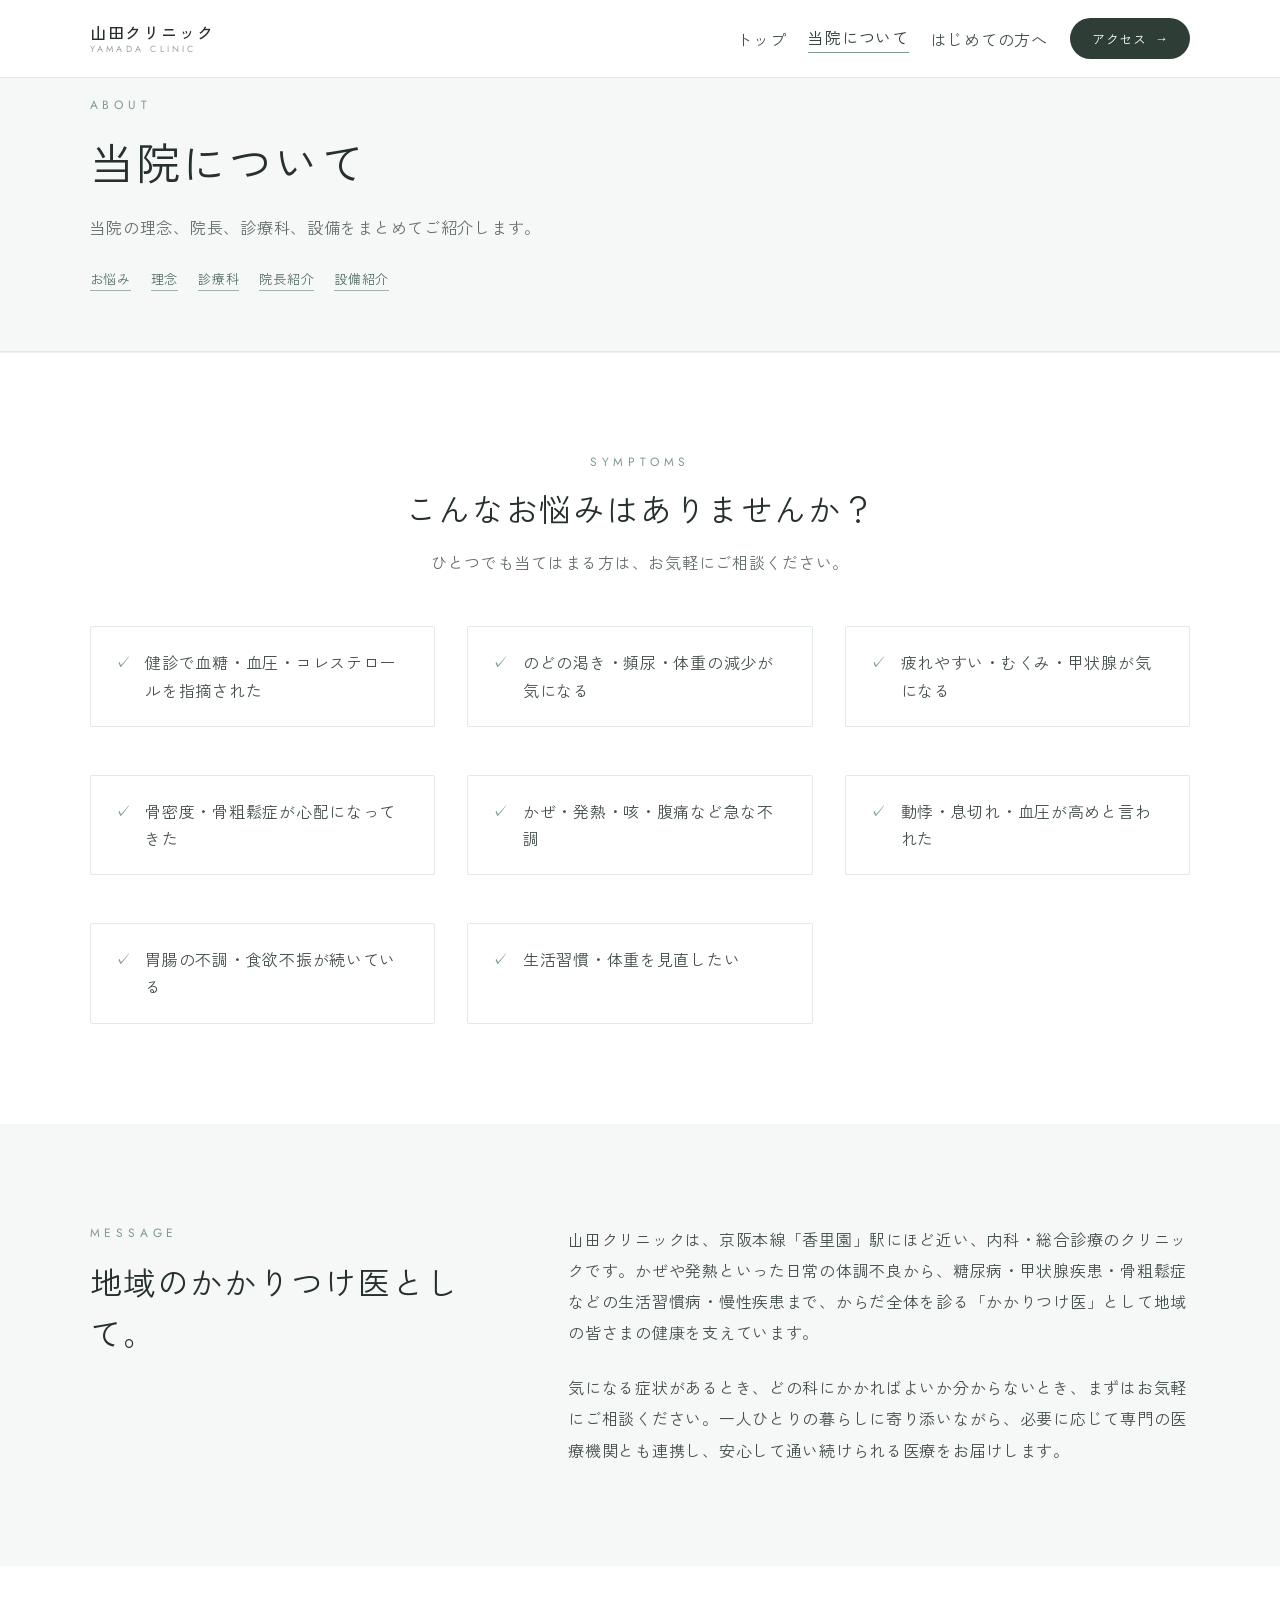
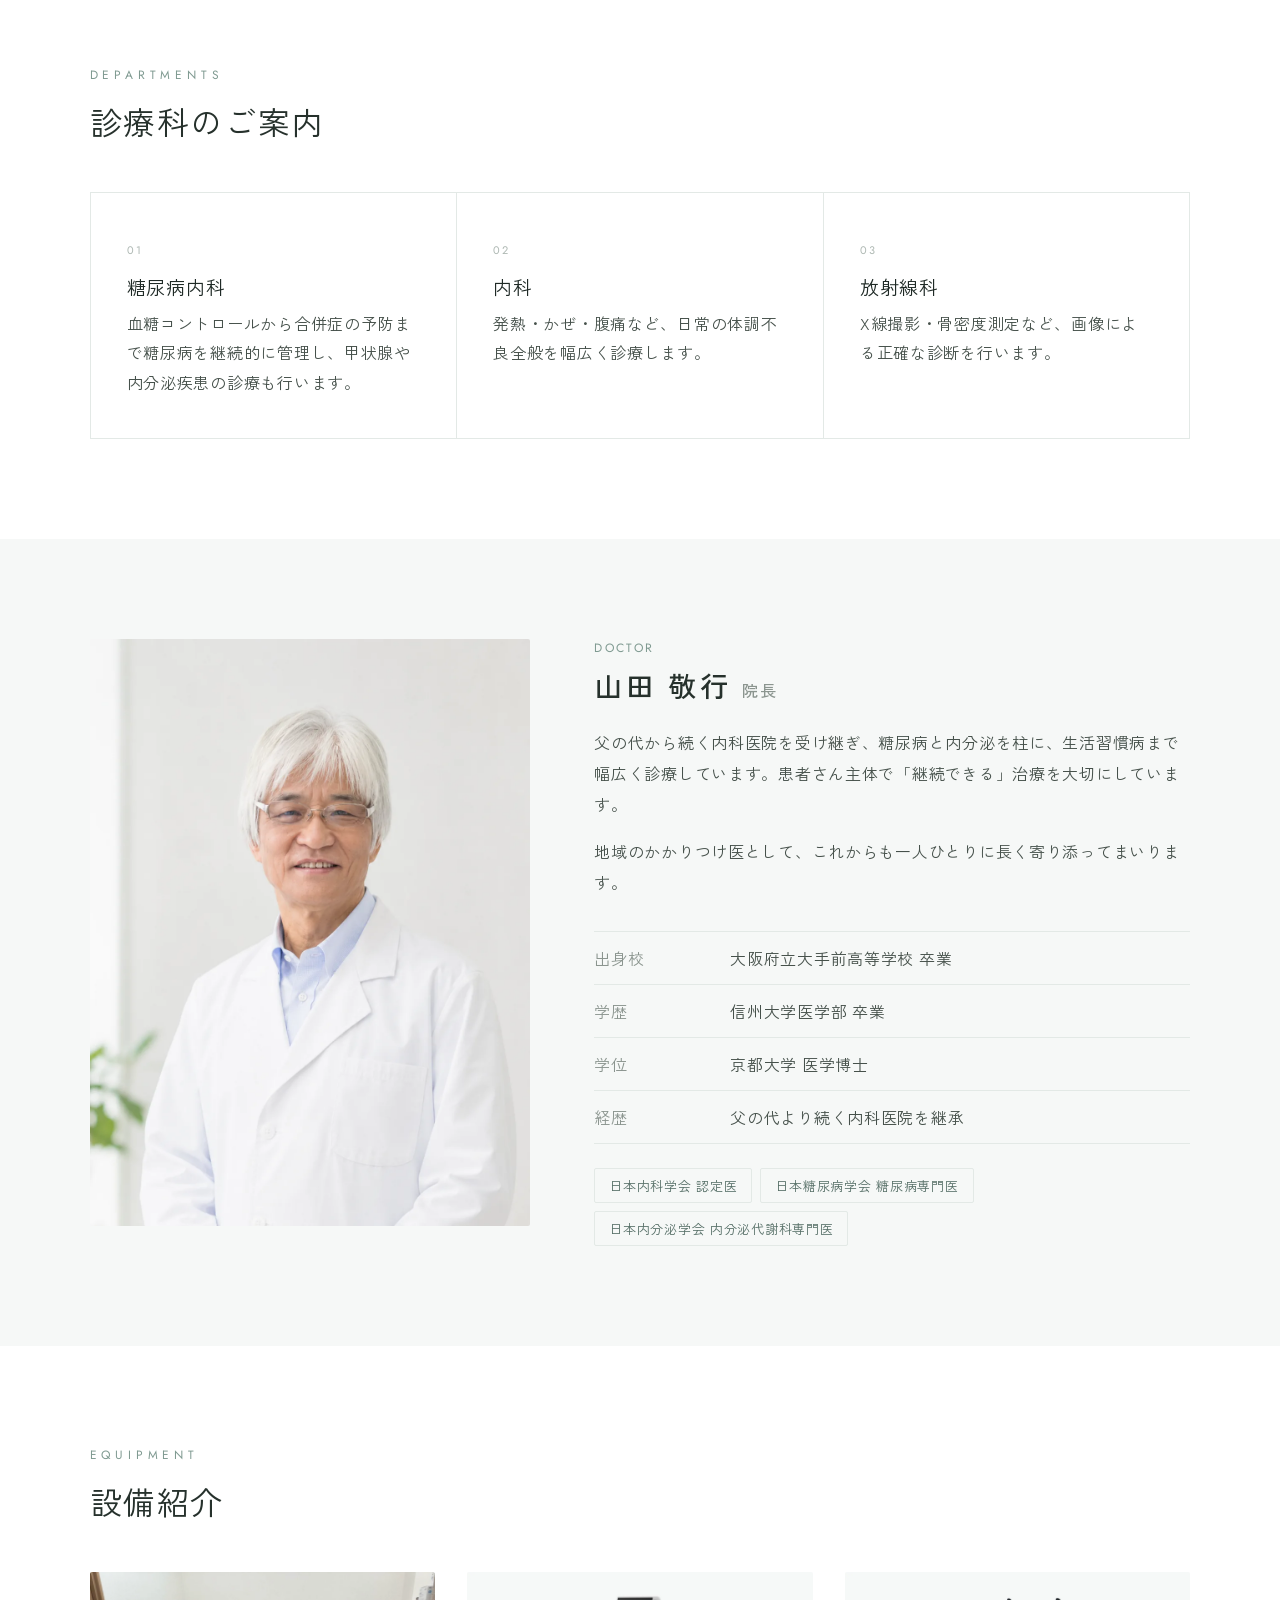
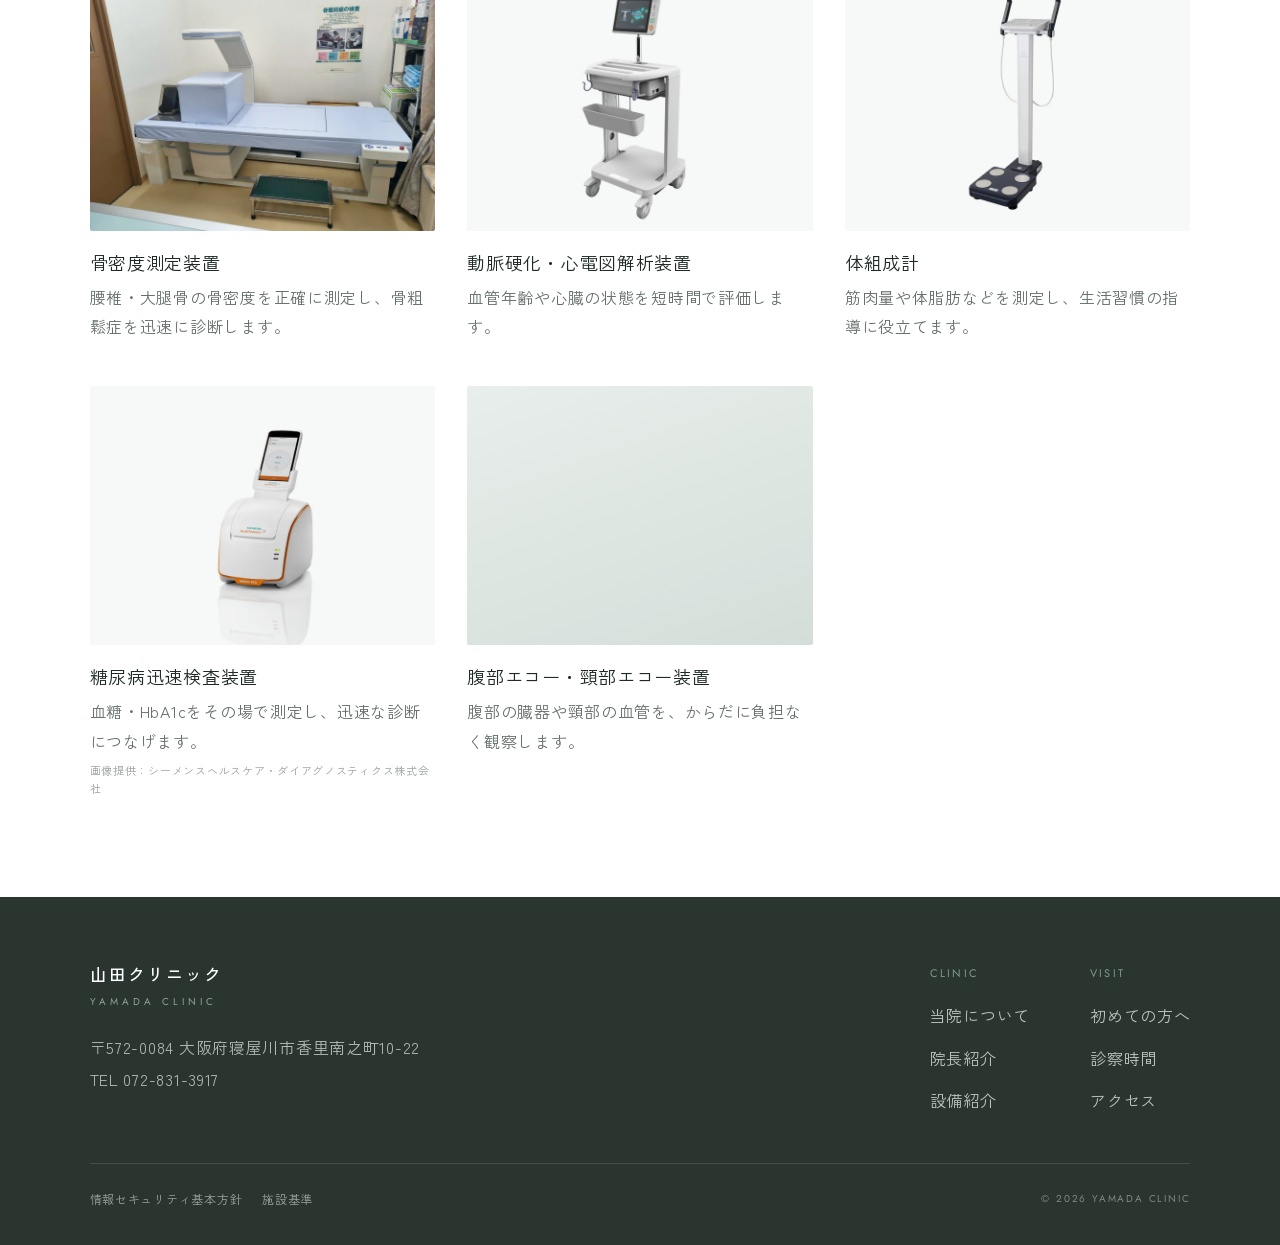
==== commit bd54a85b: "コードの評価と修正" ====
--- a/about.html
+++ b/about.html
@@ -1,83 +1,78 @@
 <!DOCTYPE html>
-<html>
+<html lang="ja">
 <head>
-<meta charset="utf-8">
-<meta name="viewport" content="width=device-width, initial-scale=1">
-<script src="./support.js"></script>
+  <meta charset="utf-8">
+  <meta name="viewport" content="width=device-width, initial-scale=1">
+  <style>x-dc{display:none!important}</style>
+  <script src="assets/js/support.js" defer></script>
 </head>
-<body>
+<body id="about" class="subpage">
 <x-dc>
 <helmet>
 <link rel="preconnect" href="https://fonts.googleapis.com">
 <link rel="preconnect" href="https://fonts.gstatic.com" crossorigin>
-<link href="https://fonts.googleapis.com/css2?family=Zen+Kaku+Gothic+New:wght@300;400;500;700&family=Jost:wght@300;400;500&family=Cormorant+Garamond:ital,wght@0,400;1,400&display=swap" rel="stylesheet">
-<style>
-  *{margin:0;padding:0;box-sizing:border-box;font-feature-settings:'palt' 1;font-kerning:normal}
-  body{background:#fff;font-family:'Zen Kaku Gothic New',sans-serif;color:#1f2a26;font-size:18px;font-feature-settings:'palt' 1;font-kerning:normal;letter-spacing:.04em;text-rendering:optimizeLegibility}
-  a{text-decoration:none;color:inherit}
-  .nav{display:flex;flex-wrap:wrap;justify-content:flex-end;align-items:center;gap:14px 22px;font-size:16px;color:#46514b}
-  .nav a{transition:opacity .3s ease,color .3s ease}
-  .nav a:hover{opacity:.6}
-  .nav a.cta{transition:background .35s ease}
-  .nav a.cta:hover{opacity:1;background:#7f9a91 !important}
-  .burger{display:none;align-items:center;gap:9px;cursor:pointer}
-  .burger .bars{display:flex;flex-direction:column;gap:5px}
-  .burger .bars i{display:block;width:24px;height:2px;background:#26312c}
-  .burger .blabel{font-size:11px;letter-spacing:.1em;color:#26312c}
-  .mnav{display:none}
-  .mpanel{position:fixed;top:0;right:0;height:100%;width:80%;max-width:340px;background:#2a352f;z-index:80;transform:translateX(100%);transition:transform .42s cubic-bezier(.4,0,.2,1);display:flex;flex-direction:column;gap:4px;padding:90px 36px 40px}
-  .mbackdrop{position:fixed;inset:0;z-index:79;background:rgba(20,28,24,0);pointer-events:none;transition:background .42s ease}
-  .mpanel a{color:#e7eeec;font-size:17px;letter-spacing:.06em;padding:16px 0;border-bottom:1px solid rgba(255,255,255,.1)}
-  .mpanel{overflow-y:auto}
-  .mclose{position:absolute;top:22px;right:24px;display:flex;align-items:center;gap:7px;color:#e7eeec;cursor:pointer;border:0 !important;padding:0 !important}
-  .mclose-x{font-size:24px;line-height:1;display:flex;align-items:center}
-  .mclose-t{font-size:12px;letter-spacing:.08em;line-height:1;display:flex;align-items:center}
-  .mfoot{margin-top:auto;padding-top:26px;display:flex;flex-direction:column;gap:10px}
-  .mfoot a{font-size:14px !important;color:#9fb4ad !important;padding:0 !important;border:0 !important}
-  .navtoggle:checked ~ .mnav .mpanel{transform:translateX(0);box-shadow:-12px 0 40px rgba(0,0,0,.2)}
-  .navtoggle:checked ~ .mnav .mbackdrop{background:rgba(20,28,24,.42);pointer-events:auto}
-  @media (max-width:900px){.nav{display:none}.burger{display:flex}.mnav{display:block}}
-  .greet{display:grid;grid-template-columns:.8fr 1.2fr;gap:64px;align-items:start}
-  .doc{display:grid;grid-template-columns:.85fr 1.15fr;gap:64px;align-items:start}
-  .grid2{display:grid;grid-template-columns:repeat(3,1fr);gap:1px;background:#e3e9e6;border:1px solid #e3e9e6}
-  .grid3{display:grid;grid-template-columns:repeat(3,1fr);gap:48px 32px}
-  .grideq{display:grid;grid-template-columns:repeat(3,1fr);gap:44px 32px}
-  @media(max-width:680px){.grideq{grid-template-columns:repeat(2,1fr)}}
-  @media(max-width:460px){.grideq{grid-template-columns:1fr}}
-  .career{display:grid;grid-template-columns:120px 1fr;gap:16px;padding:14px 0;border-bottom:1px solid #e3e9e6}
-  @media (max-width:860px){.greet,.doc{grid-template-columns:1fr;gap:32px}.grid3{grid-template-columns:repeat(2,1fr)}}
-  .brsp{display:none}
-  @media (max-width:760px){.grid2{grid-template-columns:1fr}.grid3{grid-template-columns:1fr;gap:40px}.foot-row{flex-direction:column !important;gap:32px !important}.career{grid-template-columns:88px 1fr;gap:12px}.brsp{display:inline}}
-</style>
-<script>
-(function(){
-  function jump(smooth){
-    var h=location.hash; if(!h||h.length<2) return;
-    var el=document.getElementById(decodeURIComponent(h.slice(1)));
-    if(el){ var y=el.getBoundingClientRect().top+window.pageYOffset-84; window.scrollTo({top:y,behavior:smooth?'smooth':'auto'}); }
+<link href="https://fonts.googleapis.com/css2?family=Zen+Kaku+Gothic+New:wght@400;500&family=Jost:wght@300;400&display=swap" rel="stylesheet">
+<link rel="stylesheet" href="assets/css/reset.css">
+<link rel="stylesheet" href="assets/css/variables.css">
+<link rel="stylesheet" href="assets/css/base.css">
+<link rel="stylesheet" href="assets/css/components.css">
+<link rel="stylesheet" href="assets/css/pages.css">
+<title>当院について｜山田クリニック｜寝屋川市香里園</title>
+<meta name="description" content="山田クリニックの診療方針・院長紹介・診療科・設備についてご案内します。糖尿病専門医が在籍し、大阪府寝屋川市の地域医療を支えるかかりつけクリニックです。">
+<link rel="canonical" href="https://80da.jp/about.html">
+<meta property="og:type" content="website">
+<meta property="og:site_name" content="山田クリニック">
+<meta property="og:title" content="当院について｜山田クリニック｜寝屋川市香里園">
+<meta property="og:description" content="山田クリニックの診療方針・院長紹介・診療科・設備についてご案内します。糖尿病専門医が在籍し、大阪府寝屋川市の地域医療を支えるかかりつけクリニックです。">
+<meta property="og:url" content="https://80da.jp/about.html">
+<meta property="og:image" content="https://80da.jp/assets/images/kv/kv-clinic-01.png">
+<meta property="og:locale" content="ja_JP">
+<meta name="twitter:card" content="summary_large_image">
+<meta name="twitter:title" content="当院について｜山田クリニック｜寝屋川市香里園">
+<meta name="twitter:description" content="山田クリニックの診療方針・院長紹介・診療科・設備についてご案内します。糖尿病専門医が在籍し、大阪府寝屋川市の地域医療を支えるかかりつけクリニックです。">
+<meta name="twitter:image" content="https://80da.jp/assets/images/kv/kv-clinic-01.png">
+<script type="application/ld+json">
+{
+  "@context": "https://schema.org",
+  "@type": "MedicalClinic",
+  "@id": "https://80da.jp/#clinic",
+  "name": "山田クリニック",
+  "url": "https://80da.jp/",
+  "telephone": "072-831-3917",
+  "address": {
+    "@type": "PostalAddress",
+    "postalCode": "572-0084",
+    "addressRegion": "大阪府",
+    "addressLocality": "寝屋川市",
+    "streetAddress": "香里南之町10-22"
+  },
+  "medicalSpecialty": ["糖尿病内科", "内科", "放射線科"],
+  "employee": {
+    "@type": "Physician",
+    "name": "山田 敬行",
+    "jobTitle": "院長"
   }
-  window.addEventListener('load',function(){ setTimeout(function(){jump(false);},350); });
-  window.addEventListener('hashchange',function(){ jump(true); });
-})();
+}
 </script>
 </helmet>
 
 <input id="navtoggle" class="navtoggle" type="checkbox" hidden>
-<header style="position:fixed;top:0;left:0;right:0;z-index:60;display:flex;align-items:center;justify-content:space-between;gap:24px;padding:18px 7%;background:#fff;border-bottom:1px solid #e3e9e6;">
-  <a href="index.html" style="display:flex;align-items:center;gap:12px;flex:none;">
-    <span style="line-height:1.35;">
-      <span style="display:block;font-size:16px;font-weight:500;letter-spacing:.12em;color:#26312c;">山田クリニック</span>
-      <span style="display:block;font-family:'Jost',sans-serif;font-size:9px;letter-spacing:.36em;color:#9aa39e;">YAMADA CLINIC</span>
+<header class="site-header">
+  <a href="index.html" class="brand-link">
+    <span class="brand-text">
+      <span class="brand-name">山田クリニック</span>
+      <span class="brand-en">YAMADA CLINIC</span>
     </span>
   </a>
   <nav class="nav">
-    <a href="index.html" style-hover="color:#2f3d37">トップ</a>
-    <a href="about.html" style="color:#2f3d37;border-bottom:1px solid #7f9a91;padding-bottom:3px;">当院について</a>
-    <a href="first-visit.html" style-hover="color:#2f3d37">はじめての方へ</a>
-    <a href="first-visit.html#access" class="cta" style="display:inline-flex;align-items:center;gap:8px;background:#2f3d37;color:#fff;padding:11px 22px;border-radius:999px;font-size:13px;" style-hover="background:#7f9a91">アクセス <span style="font-family:'Jost',sans-serif;">→</span></a>
+    <a href="index.html">トップ</a>
+    <a href="about.html" class="nav-active">当院について</a>
+    <a href="first-visit.html">はじめての方へ</a>
+    <a href="first-visit.html#access" class="cta">アクセス <span class="fn-arrow">→</span></a>
   </nav>
   <label for="navtoggle" class="burger" aria-label="メニュー"><span class="bars"><i></i><i></i><i></i></span><span class="blabel">メニュー</span></label>
 </header>
+
 <div class="mnav">
   <label for="navtoggle" class="mbackdrop"></label>
   <div class="mpanel">
@@ -86,122 +81,198 @@
     <a href="about.html">当院について</a>
     <a href="first-visit.html">はじめての方へ</a>
     <a href="index.html#hours">診察時間</a>
-    <a href="first-visit.html#access" style="margin-top:24px;background:#7f9a91;color:#fff;text-align:center;border-radius:999px;padding:15px 0;border-bottom:0;">アクセス</a>
-    <div class="mfoot"><a href="privacy.html">情報セキュリティ基本方針</a><a href="facility.html">施設基準</a></div>
+    <a href="first-visit.html#access" class="mnav-access">アクセス</a>
+    <div class="mfoot">
+      <a href="privacy.html">情報セキュリティ基本方針</a>
+      <a href="facility.html">施設基準</a>
+    </div>
   </div>
 </div>
 
-<div style="padding:96px 7% 60px;background:#f6f8f7;border-bottom:1px solid #e3e9e6;">
-  <div style="max-width:1180px;margin:0 auto;">
-    <div style="font-family:'Jost',sans-serif;font-size:12px;letter-spacing:.4em;color:#7f9a91;margin-bottom:14px;">ABOUT</div>
-    <h1 style="font-weight:400;font-size:clamp(31px,2.2vw + 22px,44px);letter-spacing:.05em;line-height:1.5;color:#26312c;">当院について</h1>
-    <p style="max-width:660px;margin-top:18px;font-size:16px;line-height:1.95;color:#66706a;">当院の理念、院長、診療科、設備をまとめてご紹介します。</p>
-    <div style="display:flex;flex-wrap:wrap;gap:20px;margin-top:26px;font-size:13px;">
-      <a href="#symptoms" style="color:#566f67;border-bottom:1px solid #9db3aa;padding-bottom:2px;transition:color .3s ease,border-color .3s ease,opacity .3s ease;" style-hover="color:#2f3d37;border-color:#2f3d37;opacity:.7">お悩み</a>
-      <a href="#message" style="color:#566f67;border-bottom:1px solid #9db3aa;padding-bottom:2px;transition:color .3s ease,border-color .3s ease,opacity .3s ease;" style-hover="color:#2f3d37;border-color:#2f3d37;opacity:.7">理念</a>
-      <a href="#departments" style="color:#566f67;border-bottom:1px solid #9db3aa;padding-bottom:2px;transition:color .3s ease,border-color .3s ease,opacity .3s ease;" style-hover="color:#2f3d37;border-color:#2f3d37;opacity:.7">診療科</a>
-      <a href="#doctor" style="color:#566f67;border-bottom:1px solid #9db3aa;padding-bottom:2px;transition:color .3s ease,border-color .3s ease,opacity .3s ease;" style-hover="color:#2f3d37;border-color:#2f3d37;opacity:.7">院長紹介</a>
-      <a href="#equipment" style="color:#566f67;border-bottom:1px solid #9db3aa;padding-bottom:2px;transition:color .3s ease,border-color .3s ease,opacity .3s ease;" style-hover="color:#2f3d37;border-color:#2f3d37;opacity:.7">設備紹介</a>
-    </div>
-  </div>
-</div>
-
-<section id="symptoms" style="padding:clamp(64px,8vw,100px) 7%;border-top:1px solid #eef1ef;">
-  <div style="max-width:1180px;margin:0 auto 48px;text-align:center;">
-    <div style="font-family:'Jost',sans-serif;font-size:12px;letter-spacing:.4em;color:#7f9a91;margin-bottom:14px;">SYMPTOMS</div>
-    <h2 style="font-weight:400;font-size:clamp(26px,1.8vw + 18px,32px);letter-spacing:.05em;color:#26312c;">こんなお悩みは<br class="brsp">ありませんか？</h2>
-    <p style="margin-top:16px;font-size:16px;line-height:1.95;color:#66706a;">ひとつでも当てはまる方は、<br class="brsp">お気軽にご相談ください。</p>
-  </div>
-  <div class="grid3" style="max-width:1180px;margin:0 auto;">
-    <div style="display:flex;gap:14px;align-items:flex-start;background:#fff;border:1px solid #e3e9e6;border-radius:2px;padding:22px 24px;"><span style="color:#7f9a91;font-size:16px;line-height:1.6;flex:none;">✓</span><span style="font-size:16px;line-height:1.7;color:#46514b;">健診で血糖・血圧・コレステロールを指摘された</span></div>
-    <div style="display:flex;gap:14px;align-items:flex-start;background:#fff;border:1px solid #e3e9e6;border-radius:2px;padding:22px 24px;"><span style="color:#7f9a91;font-size:16px;line-height:1.6;flex:none;">✓</span><span style="font-size:16px;line-height:1.7;color:#46514b;">のどの渇き・頻尿・体重の減少が気になる</span></div>
-    <div style="display:flex;gap:14px;align-items:flex-start;background:#fff;border:1px solid #e3e9e6;border-radius:2px;padding:22px 24px;"><span style="color:#7f9a91;font-size:16px;line-height:1.6;flex:none;">✓</span><span style="font-size:16px;line-height:1.7;color:#46514b;">疲れやすい・むくみ・甲状腺が気になる</span></div>
-    <div style="display:flex;gap:14px;align-items:flex-start;background:#fff;border:1px solid #e3e9e6;border-radius:2px;padding:22px 24px;"><span style="color:#7f9a91;font-size:16px;line-height:1.6;flex:none;">✓</span><span style="font-size:16px;line-height:1.7;color:#46514b;">骨密度・骨粗鬆症が心配になってきた</span></div>
-    <div style="display:flex;gap:14px;align-items:flex-start;background:#fff;border:1px solid #e3e9e6;border-radius:2px;padding:22px 24px;"><span style="color:#7f9a91;font-size:16px;line-height:1.6;flex:none;">✓</span><span style="font-size:16px;line-height:1.7;color:#46514b;">かぜ・発熱・咳・腹痛など急な不調</span></div>
-    <div style="display:flex;gap:14px;align-items:flex-start;background:#fff;border:1px solid #e3e9e6;border-radius:2px;padding:22px 24px;"><span style="color:#7f9a91;font-size:16px;line-height:1.6;flex:none;">✓</span><span style="font-size:16px;line-height:1.7;color:#46514b;">動悸・息切れ・血圧が高めと言われた</span></div>
-    <div style="display:flex;gap:14px;align-items:flex-start;background:#fff;border:1px solid #e3e9e6;border-radius:2px;padding:22px 24px;"><span style="color:#7f9a91;font-size:16px;line-height:1.6;flex:none;">✓</span><span style="font-size:16px;line-height:1.7;color:#46514b;">胃腸の不調・食欲不振が続いている</span></div>
-    <div style="display:flex;gap:14px;align-items:flex-start;background:#fff;border:1px solid #e3e9e6;border-radius:2px;padding:22px 24px;"><span style="color:#7f9a91;font-size:16px;line-height:1.6;flex:none;">✓</span><span style="font-size:16px;line-height:1.7;color:#46514b;">生活習慣・体重を見直したい</span></div>
-  </div>
-</section>
-
-<section id="message" style="scroll-margin-top:84px;padding:clamp(64px,8vw,100px) 7%;background:#f6f8f7;">
-  <div class="greet" style="max-width:1180px;margin:0 auto;">
+<main>
+
+  <!-- Page Hero -->
+  <div class="page-hero">
+    <div class="page-hero-inner">
+      <div class="page-eyebrow">ABOUT</div>
+      <h1 class="page-title">当院について</h1>
+      <p class="page-desc">当院の理念、院長、診療科、設備をまとめてご紹介します。</p>
+      <div class="page-links">
+        <a href="#symptoms" class="page-link">お悩み</a>
+        <a href="#message" class="page-link">理念</a>
+        <a href="#departments" class="page-link">診療科</a>
+        <a href="#doctor" class="page-link">院長紹介</a>
+        <a href="#equipment" class="page-link">設備紹介</a>
+      </div>
+    </div>
+  </div>
+
+  <!-- Symptoms -->
+  <section id="symptoms" class="sec-symptoms">
+    <div class="sec-head-center">
+      <div class="sec-eyebrow-about">SYMPTOMS</div>
+      <h2 class="sec-h2-about">こんなお悩みは<br class="brsp">ありませんか？</h2>
+      <p class="sec-lead">ひとつでも当てはまる方は、<br class="brsp">お気軽にご相談ください。</p>
+    </div>
+    <div class="grid3 inner-wrap">
+      <article class="symptom-item"><span class="symptom-check">✓</span><span class="symptom-text">健診で血糖・血圧・コレステロールを指摘された</span></article>
+      <article class="symptom-item"><span class="symptom-check">✓</span><span class="symptom-text">のどの渇き・頻尿・体重の減少が気になる</span></article>
+      <article class="symptom-item"><span class="symptom-check">✓</span><span class="symptom-text">疲れやすい・むくみ・甲状腺が気になる</span></article>
+      <article class="symptom-item"><span class="symptom-check">✓</span><span class="symptom-text">骨密度・骨粗鬆症が心配になってきた</span></article>
+      <article class="symptom-item"><span class="symptom-check">✓</span><span class="symptom-text">かぜ・発熱・咳・腹痛など急な不調</span></article>
+      <article class="symptom-item"><span class="symptom-check">✓</span><span class="symptom-text">動悸・息切れ・血圧が高めと言われた</span></article>
+      <article class="symptom-item"><span class="symptom-check">✓</span><span class="symptom-text">胃腸の不調・食欲不振が続いている</span></article>
+      <article class="symptom-item"><span class="symptom-check">✓</span><span class="symptom-text">生活習慣・体重を見直したい</span></article>
+    </div>
+  </section>
+
+  <!-- Message -->
+  <section id="message" class="sec-message">
+    <div class="greet inner-wrap">
+      <div>
+        <div class="sec-eyebrow-about">MESSAGE</div>
+        <h2 class="sec-h2-about">地域のかかりつけ医として。</h2>
+      </div>
+      <div class="sec-body-group">
+        <p class="sec-body">山田クリニックは、京阪本線「香里園」駅にほど近い、内科・総合診療のクリニックです。かぜや発熱といった日常の体調不良から、糖尿病・甲状腺疾患・骨粗鬆症などの生活習慣病・慢性疾患まで、からだ全体を診る「かかりつけ医」として地域の皆さまの健康を支えています。</p>
+        <p class="sec-body">気になる症状があるとき、どの科にかかればよいか分からないとき、まずはお気軽にご相談ください。一人ひとりの暮らしに寄り添いながら、必要に応じて専門の医療機関とも連携し、安心して通い続けられる医療をお届けします。</p>
+      </div>
+    </div>
+  </section>
+
+  <!-- Departments -->
+  <section id="departments" class="sec-departments">
+    <div class="sec-head">
+      <div class="sec-eyebrow-about">DEPARTMENTS</div>
+      <h2 class="sec-h2-about">診療科のご案内</h2>
+    </div>
+    <div class="grid2 inner-wrap">
+      <article class="dept-item">
+        <span class="dept-num">01</span>
+        <div class="dept-name">糖尿病内科</div>
+        <p class="dept-desc">血糖コントロールから合併症の予防まで糖尿病を継続的に管理し、甲状腺や内分泌疾患の診療も行います。</p>
+      </article>
+      <article class="dept-item">
+        <span class="dept-num">02</span>
+        <div class="dept-name">内科</div>
+        <p class="dept-desc">発熱・かぜ・腹痛など、日常の体調不良全般を幅広く診療します。</p>
+      </article>
+      <article class="dept-item">
+        <span class="dept-num">03</span>
+        <div class="dept-name">放射線科</div>
+        <p class="dept-desc">X線撮影・骨密度測定など、画像による正確な診断を行います。</p>
+      </article>
+    </div>
+  </section>
+
+  <!-- Doctor -->
+  <section id="doctor" class="sec-doctor">
+    <div class="doc inner-wrap">
+      <div class="doc-photo"></div>
+      <div>
+        <div class="doc-eyebrow">DOCTOR</div>
+        <div class="doc-name">山田 敬行 <span class="doc-title">院長</span></div>
+        <div class="doc-bio">
+          <p class="doc-bio-p">父の代から続く内科医院を受け継ぎ、糖尿病と内分泌を柱に、生活習慣病まで幅広く診療しています。患者さん主体で「継続できる」治療を大切にしています。</p>
+          <p class="doc-bio-p">地域のかかりつけ医として、これからも一人ひとりに長く寄り添ってまいります。</p>
+        </div>
+        <div class="doc-career">
+          <div class="career">
+            <div class="career-label">出身校</div>
+            <div class="career-value">大阪府立大手前高等学校 卒業</div>
+          </div>
+          <div class="career">
+            <div class="career-label">学歴</div>
+            <div class="career-value">信州大学医学部 卒業</div>
+          </div>
+          <div class="career">
+            <div class="career-label">学位</div>
+            <div class="career-value">京都大学 医学博士</div>
+          </div>
+          <div class="career">
+            <div class="career-label">経歴</div>
+            <div class="career-value">父の代より続く内科医院を継承</div>
+          </div>
+        </div>
+        <div class="doc-certs">
+          <span class="cert-badge">日本内科学会 認定医</span>
+          <span class="cert-badge">日本糖尿病学会 糖尿病専門医</span>
+          <span class="cert-badge">日本内分泌学会 内分泌代謝科専門医</span>
+        </div>
+      </div>
+    </div>
+  </section>
+
+  <!-- Equipment -->
+  <section id="equipment" class="sec-equipment">
+    <div class="sec-head">
+      <div class="sec-eyebrow-about">EQUIPMENT</div>
+      <h2 class="sec-h2-about">設備紹介</h2>
+    </div>
+    <div class="grideq inner-wrap">
+      <article class="eq-item">
+        <div class="eq-photo eq-ph-bmd"></div>
+        <div class="eq-name">骨密度測定装置</div>
+        <p class="eq-desc">腰椎・大腿骨の骨密度を正確に測定し、骨粗鬆症を迅速に診断します。</p>
+      </article>
+      <article class="eq-item">
+        <div class="eq-photo eq-ph-abi"></div>
+        <div class="eq-name">動脈硬化・心電図解析装置</div>
+        <p class="eq-desc">血管年齢や心臓の状態を短時間で評価します。</p>
+      </article>
+      <article class="eq-item">
+        <div class="eq-photo eq-ph-bca"></div>
+        <div class="eq-name">体組成計</div>
+        <p class="eq-desc">筋肉量や体脂肪などを測定し、生活習慣の指導に役立てます。</p>
+      </article>
+      <article class="eq-item">
+        <div class="eq-photo eq-ph-diabetes"></div>
+        <div class="eq-name">糖尿病迅速検査装置</div>
+        <p class="eq-desc">血糖・HbA1cをその場で測定し、迅速な診断につなげます。</p>
+        <p class="eq-note">画像提供：シーメンスヘルスケア・ダイアグノスティクス株式会社</p>
+      </article>
+      <article class="eq-item">
+        <div class="eq-photo eq-ph-echo"></div>
+        <div class="eq-name">腹部エコー・頸部エコー装置</div>
+        <p class="eq-desc">腹部の臓器や頸部の血管を、からだに負担なく観察します。</p>
+      </article>
+    </div>
+  </section>
+
+</main>
+
+<!-- Footer -->
+<footer class="site-footer">
+  <div class="foot-row">
     <div>
-      <div style="font-family:'Jost',sans-serif;font-size:12px;letter-spacing:.4em;color:#7f9a91;margin-bottom:14px;">MESSAGE</div>
-      <h2 style="font-weight:400;font-size:clamp(26px,1.8vw + 18px,32px);letter-spacing:.05em;line-height:1.6;color:#26312c;">地域のかかりつけ医として。</h2>
-    </div>
-    <div style="display:flex;flex-direction:column;gap:24px;">
-      <p style="font-size:16px;line-height:1.95;color:#46514b;">山田クリニックは、京阪本線「香里園」駅にほど近い、内科・総合診療のクリニックです。かぜや発熱といった日常の体調不良から、糖尿病・甲状腺疾患・骨粗鬆症などの生活習慣病・慢性疾患まで、からだ全体を診る「かかりつけ医」として地域の皆さまの健康を支えています。</p>
-      <p style="font-size:16px;line-height:1.95;color:#46514b;">気になる症状があるとき、どの科にかかればよいか分からないとき、まずはお気軽にご相談ください。一人ひとりの暮らしに寄り添いながら、必要に応じて専門の医療機関とも連携し、安心して通い続けられる医療をお届けします。</p>
-    </div>
-  </div>
-</section>
-
-<section id="departments" style="padding:clamp(64px,8vw,100px) 7%;">
-  <div style="max-width:1180px;margin:0 auto 48px;">
-    <div style="font-family:'Jost',sans-serif;font-size:12px;letter-spacing:.4em;color:#7f9a91;margin-bottom:14px;">DEPARTMENTS</div>
-    <h2 style="font-weight:400;font-size:clamp(26px,1.8vw + 18px,32px);letter-spacing:.05em;color:#26312c;">診療科のご案内</h2>
-  </div>
-  <div class="grid2" style="max-width:1180px;margin:0 auto;">
-    <div style="background:#fff;padding:40px 36px;"><div style="font-family:'Jost',sans-serif;font-size:11px;letter-spacing:.2em;color:#aeb8b3;">01</div><div style="font-size:19px;margin:14px 0 9px;">糖尿病内科</div><p style="font-size:16px;line-height:1.85;color:#46514b;">血糖コントロールから合併症の予防まで糖尿病を継続的に管理し、甲状腺や内分泌疾患の診療も行います。</p></div>
-    <div style="background:#fff;padding:40px 36px;"><div style="font-family:'Jost',sans-serif;font-size:11px;letter-spacing:.2em;color:#aeb8b3;">02</div><div style="font-size:19px;margin:14px 0 9px;">内科</div><p style="font-size:16px;line-height:1.85;color:#46514b;">発熱・かぜ・腹痛など、日常の体調不良全般を幅広く診療します。</p></div>
-    <div style="background:#fff;padding:40px 36px;"><div style="font-family:'Jost',sans-serif;font-size:11px;letter-spacing:.2em;color:#aeb8b3;">03</div><div style="font-size:19px;margin:14px 0 9px;">放射線科</div><p style="font-size:16px;line-height:1.85;color:#46514b;">X線撮影・骨密度測定など、画像による正確な診断を行います。</p></div>
-  </div>
-</section>
-
-<section id="doctor" style="scroll-margin-top:84px;padding:clamp(64px,8vw,100px) 7%;background:#f6f8f7;">
-  <div class="doc" style="max-width:1180px;margin:0 auto;">
-    <div style="aspect-ratio:3/4;border-radius:2px;background:#dbe4df url('assets/doctor.png') center top/cover no-repeat;"></div>
-    <div>
-      <div style="font-family:'Jost',sans-serif;font-size:12px;letter-spacing:.2em;color:#7f9a91;">DOCTOR</div>
-      <div style="margin-top:8px;font-size:28px;font-weight:500;letter-spacing:.12em;color:#26312c;">山田 敬行 <span style="font-size:16px;color:#8b958f;letter-spacing:.08em;">院長</span></div>
-      <div style="display:flex;flex-direction:column;gap:16px;margin-top:22px;">
-        <p style="font-size:16px;line-height:1.95;color:#46514b;">父の代から続く内科医院を受け継ぎ、糖尿病と内分泌を柱に、生活習慣病まで幅広く診療しています。患者さん主体で「継続できる」治療を大切にしています。</p>
-        <p style="font-size:16px;line-height:1.95;color:#46514b;">地域のかかりつけ医として、これからも一人ひとりに長く寄り添ってまいります。</p>
-      </div>
-      <div style="margin-top:32px;border-top:1px solid #e3e9e6;">
-        <div class="career"><div style="font-size:16px;color:#8b958f;">出身校</div><div style="font-size:16px;color:#46514b;">大阪府立大手前高等学校 卒業</div></div>
-        <div class="career"><div style="font-size:16px;color:#8b958f;">学歴</div><div style="font-size:16px;color:#46514b;">信州大学医学部 卒業</div></div>
-        <div class="career"><div style="font-size:16px;color:#8b958f;">学位</div><div style="font-size:16px;color:#46514b;">京都大学 医学博士</div></div>
-        <div class="career"><div style="font-size:16px;color:#8b958f;">経歴</div><div style="font-size:16px;color:#46514b;">父の代より続く内科医院を継承</div></div>
-      </div>
-      <div style="display:flex;flex-wrap:wrap;gap:8px;margin-top:24px;">
-        <span style="font-size:13px;color:#566f67;border:1px solid #e3e9e6;border-radius:2px;padding:7px 14px;">日本内科学会 認定医</span>
-        <span style="font-size:13px;color:#566f67;border:1px solid #e3e9e6;border-radius:2px;padding:7px 14px;">日本糖尿病学会 糖尿病専門医</span>
-        <span style="font-size:13px;color:#566f67;border:1px solid #e3e9e6;border-radius:2px;padding:7px 14px;">日本内分泌学会 内分泌代謝科専門医</span>
-      </div>
-    </div>
-  </div>
-</section>
-
-<section id="equipment" style="scroll-margin-top:84px;padding:clamp(64px,8vw,100px) 7%;">
-  <div style="max-width:1180px;margin:0 auto 48px;">
-    <div style="font-family:'Jost',sans-serif;font-size:12px;letter-spacing:.4em;color:#7f9a91;margin-bottom:14px;">EQUIPMENT</div>
-    <h2 style="font-weight:400;font-size:clamp(26px,1.8vw + 18px,32px);letter-spacing:.05em;color:#26312c;">設備紹介</h2>
-  </div>
-  <div class="grideq" style="max-width:1180px;margin:0 auto;">
-    <div><div style="aspect-ratio:4/3;border-radius:2px;background:#eef2f0 url('assets/eq-bmd.jpg') center/cover no-repeat;"></div><div style="font-size:18px;margin:18px 0 8px;">骨密度測定装置</div><p style="font-size:16px;line-height:1.85;color:#66706a;">腰椎・大腿骨の骨密度を正確に測定し、骨粗鬆症を迅速に診断します。</p></div>
-    <div><div style="aspect-ratio:4/3;border-radius:2px;background:#e8eeeb url('assets/eq-abi.jpg') center/cover no-repeat;"></div><div style="font-size:18px;margin:18px 0 8px;">動脈硬化・心電図解析装置</div><p style="font-size:16px;line-height:1.85;color:#66706a;">血管年齢や心臓の状態を短時間で評価します。</p></div>
-    <div><div style="aspect-ratio:4/3;border-radius:2px;background:#edf1ef url('assets/eq-bca.jpg') center/cover no-repeat;"></div><div style="font-size:18px;margin:18px 0 8px;">体組成計</div><p style="font-size:16px;line-height:1.85;color:#66706a;">筋肉量や体脂肪などを測定し、生活習慣の指導に役立てます。</p></div>
-    <div><div style="aspect-ratio:4/3;border-radius:2px;background:#eef2f0 url('assets/eq-diabetes.jpg') center/cover no-repeat;"></div><div style="font-size:18px;margin:18px 0 8px;">糖尿病迅速検査装置</div><p style="font-size:16px;line-height:1.85;color:#66706a;">血糖・HbA1cをその場で測定し、迅速な診断につなげます。</p><p style="font-size:11px;line-height:1.6;color:#9aa39e;margin-top:6px;">画像提供：シーメンスヘルスケア・ダイアグノスティクス株式会社</p></div>
-    <div><div style="aspect-ratio:4/3;border-radius:2px;background:linear-gradient(160deg,#e8eeeb,#d4ded9);"></div><div style="font-size:18px;margin:18px 0 8px;">腹部エコー・頸部エコー装置</div><p style="font-size:16px;line-height:1.85;color:#66706a;">腹部の臓器や頸部の血管を、からだに負担なく観察します。</p></div>
-  </div>
-</section>
-
-<footer style="background:#2a352f;color:#cfd8d3;padding:64px 7% 38px;">
-  <div class="foot-row" style="max-width:1180px;margin:0 auto;display:flex;justify-content:space-between;align-items:flex-start;gap:48px;padding-bottom:44px;border-bottom:1px solid rgba(255,255,255,.12);">
-    <div>
-      <div style="font-size:17px;font-weight:500;letter-spacing:.12em;color:#fff;">山田クリニック</div>
-      <div style="font-family:'Jost',sans-serif;font-size:10px;letter-spacing:.4em;color:#8fa39b;margin-top:8px;">YAMADA CLINIC</div>
-      <div style="margin-top:22px;font-size:16px;line-height:2;color:#aeb9b3;">〒572-0084 大阪府寝屋川市香里南之町10-22<br>TEL 072-831-3917</div>
-    </div>
-    <div style="display:flex;gap:60px;font-size:16px;line-height:2.3;color:#b9c3bd;">
-      <div style="display:flex;flex-direction:column;gap:6px;"><div style="color:#7f9a91;font-family:'Jost',sans-serif;font-size:11px;letter-spacing:.2em;margin-bottom:4px;">CLINIC</div><a href="about.html#message" style="transition:color .3s ease;" style-hover="color:#fff">当院について</a><a href="about.html#doctor" style="transition:color .3s ease;" style-hover="color:#fff">院長紹介</a><a href="about.html#equipment" style="transition:color .3s ease;" style-hover="color:#fff">設備紹介</a></div>
-      <div style="display:flex;flex-direction:column;gap:6px;"><div style="color:#7f9a91;font-family:'Jost',sans-serif;font-size:11px;letter-spacing:.2em;margin-bottom:4px;">VISIT</div><a href="first-visit.html" style="transition:color .3s ease;" style-hover="color:#fff">初めての方へ</a><a href="index.html#hours" style="transition:color .3s ease;" style-hover="color:#fff">診察時間</a><a href="first-visit.html#access" style="transition:color .3s ease;" style-hover="color:#fff">アクセス</a></div>
-    </div>
-  </div>
-  <div style="max-width:1180px;margin:26px auto 0;display:flex;flex-wrap:wrap;justify-content:space-between;align-items:center;gap:12px;"><div style="display:flex;flex-wrap:wrap;gap:20px;font-size:12px;color:#9aa39e;"><a href="privacy.html" style="transition:color .3s ease;" style-hover="color:#fff">情報セキュリティ基本方針</a><a href="facility.html" style="transition:color .3s ease;" style-hover="color:#fff">施設基準</a></div><div style="font-family:'Jost',sans-serif;font-size:10px;letter-spacing:.18em;color:#7d8a83;">© 2026 YAMADA CLINIC</div></div>
+      <div class="foot-brand-name">山田クリニック</div>
+      <div class="foot-brand-en">YAMADA CLINIC</div>
+      <div class="foot-addr">〒572-0084 大阪府寝屋川市香里南之町10-22<br>TEL 072-831-3917</div>
+    </div>
+    <nav class="foot-links">
+      <div class="foot-col">
+        <div class="foot-col-title">CLINIC</div>
+        <a href="about.html#message">当院について</a>
+        <a href="about.html#doctor">院長紹介</a>
+        <a href="about.html#equipment">設備紹介</a>
+      </div>
+      <div class="foot-col">
+        <div class="foot-col-title">VISIT</div>
+        <a href="first-visit.html">初めての方へ</a>
+        <a href="index.html#hours">診察時間</a>
+        <a href="first-visit.html#access">アクセス</a>
+      </div>
+    </nav>
+  </div>
+  <div class="foot-bottom">
+    <div class="foot-legal">
+      <a href="privacy.html">情報セキュリティ基本方針</a>
+      <a href="facility.html">施設基準</a>
+    </div>
+    <div class="foot-copy">© 2026 YAMADA CLINIC</div>
+  </div>
 </footer>
+
 </x-dc>
 </body>
 </html>
--- a/assets/css/variables.css
+++ b/assets/css/variables.css
@@ -0,0 +1,37 @@
+:root{
+  /* colors — brand */
+  --c-green:#7f9a91;
+  --c-dark:#26312c;
+  --c-primary:#2f3d37;
+  --c-text:#1f2a26;
+  --c-body:#46514b;
+  --c-muted:#8b958f;
+  --c-sub:#9aa39e;
+  --c-mid:#566f67;
+  --c-desc:#66706a;
+  --c-border:#e3e9e6;
+  --c-bg-light:#f6f8f7;
+  --c-bg-map:#e7eeeb;
+  --c-num:#aeb8b3;
+  --c-warn:#bf6a45;
+
+  /* colors — footer */
+  --c-footer:#2a352f;
+  --c-footer-text:#cfd8d3;
+  --c-footer-addr:#aeb9b3;
+  --c-footer-link:#b9c3bd;
+  --c-footer-mid:#8fa39b;
+  --c-footer-copy:#7d8a83;
+
+  /* fonts */
+  --f-ja:'Zen Kaku Gothic New',sans-serif;
+  --f-en:'Jost',sans-serif;
+
+  /* spacing */
+  --sp-side:7%;
+  --sp-sec:clamp(64px,8vw,100px);
+  --w-max:1180px;
+  /* Horizontal padding that behaves like an inner container: always ≥ --sp-side,
+     but expands beyond --w-max so the content never exceeds that width. */
+  --container-px:max(var(--sp-side),calc((100% - var(--w-max)) / 2));
+}
--- a/assets/css/base.css
+++ b/assets/css/base.css
@@ -0,0 +1,9 @@
+body{background:#fff;font-family:var(--f-ja);color:var(--c-text);font-size:18px;font-feature-settings:'palt' 1;font-kerning:normal;letter-spacing:.04em;text-rendering:optimizeLegibility}
+a{text-decoration:none;color:inherit}
+
+/* shared utilities used across all pages */
+.fn-arrow{font-family:var(--f-en)}
+.map-iframe{position:absolute;inset:0;width:100%;height:100%;border:0}
+
+@keyframes scInd{0%{transform:scaleY(0);transform-origin:top;opacity:.3}45%{transform:scaleY(1);transform-origin:top;opacity:1}55%{transform:scaleY(1);transform-origin:bottom;opacity:1}100%{transform:scaleY(0);transform-origin:bottom;opacity:.3}}
+@keyframes fadeUp{from{transform:translateY(20px)}to{transform:translateY(0)}}
--- a/assets/css/components.css
+++ b/assets/css/components.css
@@ -0,0 +1,109 @@
+/* navtoggle is a hidden checkbox; React drops the `hidden` attribute for empty-string values */
+input.navtoggle{display:none}
+
+/* ===== Sub-page navigation (about / first-visit / facility / privacy) ===== */
+.nav{display:flex;flex-wrap:wrap;justify-content:flex-end;align-items:center;gap:14px 22px;font-size:16px;color:var(--c-body)}
+.nav a{transition:opacity .3s ease,color .3s ease}
+.nav a:not(.cta):hover{opacity:.6;color:var(--c-primary)}
+.nav a.cta{transition:background .35s ease}
+.nav a.cta:hover{opacity:1;background:var(--c-green)}
+.burger{display:none;align-items:center;gap:9px;cursor:pointer}
+.burger .bars{display:flex;flex-direction:column;gap:5px}
+.burger .bars i{display:block;width:24px;height:2px;background:var(--c-dark)}
+.burger .blabel{font-size:11px;letter-spacing:.1em;color:var(--c-dark)}
+.mnav{display:none}
+.mpanel{position:fixed;top:0;right:0;height:100%;width:80%;max-width:340px;background:var(--c-footer);z-index:80;transform:translateX(100%);transition:transform .42s cubic-bezier(.4,0,.2,1);display:flex;flex-direction:column;gap:4px;padding:90px 36px 40px;overflow-y:auto}
+.mbackdrop{position:fixed;inset:0;z-index:79;background:rgba(20,28,24,0);pointer-events:none;transition:background .42s ease}
+.mpanel a{color:#e7eeec;font-size:17px;letter-spacing:.06em;padding:16px 0;border-bottom:1px solid rgba(255,255,255,.1)}
+.mclose{position:absolute;top:22px;right:24px;display:flex;align-items:center;gap:7px;color:#e7eeec;cursor:pointer;border:0;padding:0}
+.mclose-x{font-size:24px;line-height:1;display:flex;align-items:center}
+.mclose-t{font-size:12px;letter-spacing:.08em;line-height:1;display:flex;align-items:center}
+.mfoot{margin-top:auto;padding-top:26px;display:flex;flex-direction:column;gap:10px}
+/* .mfoot a and .mpanel a share specificity (0,1,1); .mfoot a wins by source order */
+.mfoot a{font-size:14px;color:#9fb4ad;padding:0;border:0}
+.navtoggle:checked ~ .mnav .mpanel{transform:translateX(0);box-shadow:-12px 0 40px rgba(0,0,0,.2)}
+.navtoggle:checked ~ .mnav .mbackdrop{background:rgba(20,28,24,.42);pointer-events:auto}
+@media (max-width:900px){.nav{display:none}.burger{display:flex}.mnav{display:block}}
+
+/* ===== Footer row responsive ===== */
+/* .site-footer .foot-row selector matches base rule specificity (0,2,0) → no !important needed */
+@media (max-width:760px){.site-footer .foot-row{flex-direction:column;gap:32px}}
+@media (max-width:420px){.site-footer .foot-links{gap:36px}}
+
+/* ===== Shared header (sub-pages) ===== */
+.site-header{position:fixed;top:0;left:0;right:0;z-index:60;display:flex;align-items:center;justify-content:space-between;gap:24px;padding:18px var(--container-px);background:#fff;border-bottom:1px solid var(--c-border)}
+.brand-link{display:flex;align-items:center;gap:12px;flex:none}
+.brand-text{line-height:1.35}
+.brand-name{display:block;font-size:16px;font-weight:500;letter-spacing:.12em;color:var(--c-dark)}
+.brand-en{display:block;font-family:var(--f-en);font-size:9px;letter-spacing:.36em;color:var(--c-sub)}
+
+/* ===== Nav active link (sub-pages) ===== */
+.nav-active{color:var(--c-primary);border-bottom:1px solid var(--c-green);padding-bottom:3px}
+
+/* ===== Nav CTA (sub-pages) ===== */
+.nav a.cta{display:inline-flex;align-items:center;gap:8px;background:var(--c-primary);color:#fff;padding:11px 22px;border-radius:999px;font-size:13px}
+
+/* ===== Mobile menu access link ===== */
+.mnav-access{margin-top:24px;background:var(--c-green);color:#fff;text-align:center;border-radius:999px;padding:15px 0;border-bottom:0}
+
+/* ===== Shared page hero ===== */
+.page-hero{padding:96px var(--sp-side) 60px;background:var(--c-bg-light);border-bottom:1px solid var(--c-border)}
+.page-hero-inner{max-width:var(--w-max);margin:0 auto}
+.page-hero-inner--sm{max-width:880px;margin:0 auto}
+.page-eyebrow{font-family:var(--f-en);font-size:12px;letter-spacing:.4em;color:var(--c-green);margin-bottom:14px}
+.page-title{font-weight:400;font-size:clamp(31px,2.2vw + 22px,44px);letter-spacing:.05em;line-height:1.5;color:var(--c-dark)}
+.page-title--sm{font-weight:400;font-size:clamp(28px,2vw + 20px,40px);letter-spacing:.05em;line-height:1.5;color:var(--c-dark)}
+.page-desc{max-width:660px;margin-top:18px;font-size:16px;line-height:1.95;color:var(--c-desc)}
+
+/* ===== Page hero quick-links (about) ===== */
+.page-links{display:flex;flex-wrap:wrap;gap:20px;margin-top:26px;font-size:13px}
+.page-link{color:var(--c-mid);border-bottom:1px solid #9db3aa;padding-bottom:2px;transition:color .3s ease,border-color .3s ease,opacity .3s ease}
+.page-link:hover{color:var(--c-primary);border-color:var(--c-primary);opacity:.7}
+
+/* ===== Shared utility ===== */
+/* .container is the canonical inner-container class; .inner-wrap is an alias kept for compatibility */
+.container,.inner-wrap{max-width:var(--w-max);margin:0 auto}
+
+/* ===== Shared section utility ===== */
+.sec-main{padding:clamp(56px,7vw,88px) var(--sp-side)}
+.sec-main-inner{max-width:880px;margin:0 auto}
+.sec-intro{font-size:16px;line-height:2;color:var(--c-body)}
+
+/* ===== Shared footer (sub-pages) ===== */
+.site-footer{background:var(--c-footer);color:var(--c-footer-text);padding:64px var(--sp-side) 38px}
+.site-footer .foot-row{max-width:var(--w-max);margin:0 auto;display:flex;justify-content:space-between;align-items:flex-start;gap:48px;padding-bottom:44px;border-bottom:1px solid rgba(255,255,255,.12)}
+.site-footer .foot-brand-name{font-size:17px;font-weight:500;letter-spacing:.12em;color:#fff}
+.site-footer .foot-brand-en{font-family:var(--f-en);font-size:10px;letter-spacing:.4em;color:var(--c-footer-mid);margin-top:8px}
+.site-footer .foot-addr{margin-top:22px;font-size:16px;line-height:2;color:var(--c-footer-addr)}
+.site-footer .foot-links{display:flex;gap:60px;font-size:16px;line-height:2.3;color:var(--c-footer-link)}
+.site-footer .foot-col{display:flex;flex-direction:column;gap:6px}
+.site-footer .foot-col-title{color:var(--c-green);font-family:var(--f-en);font-size:11px;letter-spacing:.2em;margin-bottom:4px}
+.site-footer .foot-col a{transition:color .3s ease}
+.site-footer .foot-col a:hover,.site-footer .foot-legal a:hover{color:#fff}
+.site-footer .foot-bottom{max-width:var(--w-max);margin:26px auto 0;display:flex;flex-wrap:wrap;justify-content:space-between;align-items:center;gap:12px}
+.site-footer .foot-legal{display:flex;flex-wrap:wrap;gap:20px;font-size:12px;color:var(--c-sub)}
+.site-footer .foot-legal a{transition:color .3s ease}
+.site-footer .foot-copy{font-family:var(--f-en);font-size:10px;letter-spacing:.18em;color:var(--c-footer-copy)}
+
+/* ===== facility.html specific ===== */
+.facility-list{margin-top:44px;border-top:1px solid var(--c-border)}
+.facility-item{display:grid;grid-template-columns:40px 1fr;gap:20px;padding:28px 0;border-bottom:1px solid var(--c-border)}
+.facility-num{font-family:var(--f-en);font-size:16px;color:var(--c-green);padding-top:3px}
+.facility-title{font-size:17px;letter-spacing:.04em;color:var(--c-dark);margin-bottom:8px}
+.facility-desc{font-size:16px;line-height:1.95;color:var(--c-desc)}
+.facility-desc--mt16{margin-top:16px}
+.facility-desc--mt18{margin-top:18px}
+.facility-footnote{margin-top:40px;font-size:16px;line-height:1.95;color:var(--c-muted)}
+.facility-sub{margin-top:64px;padding-top:48px;border-top:1px solid var(--c-border)}
+.facility-sub-2{margin-top:56px;padding-top:48px;border-top:1px solid var(--c-border)}
+.facility-sub-h2{font-weight:400;font-size:clamp(21px,1.4vw + 15px,25px);letter-spacing:.04em;color:var(--c-dark);margin-bottom:18px}
+.facility-ul{margin-top:18px;display:flex;flex-direction:column;gap:10px;list-style:none}
+.facility-li{display:grid;grid-template-columns:16px 1fr;gap:10px;font-size:16px;line-height:1.9;color:var(--c-desc)}
+.facility-li-dot{color:var(--c-green)}
+.facility-signoff{margin-top:24px;font-size:16px;line-height:2;color:var(--c-body)}
+
+/* ===== privacy.html specific ===== */
+.policy-list{margin-top:48px;display:flex;flex-direction:column;gap:36px}
+.policy-title{font-size:18px;letter-spacing:.04em;color:var(--c-dark);margin-bottom:10px}
+.policy-desc{font-size:16px;line-height:1.95;color:var(--c-desc)}
+.policy-signoff{margin-top:48px;padding-top:28px;border-top:1px solid var(--c-border);font-size:16px;line-height:2;color:var(--c-body)}
--- a/assets/css/pages.css
+++ b/assets/css/pages.css
@@ -0,0 +1,139 @@
+/* ===== about.html ===== */
+/* grid2 は first-visit.html と列数が異なるため body#about でスコープ */
+#about .greet{display:grid;grid-template-columns:.8fr 1.2fr;gap:64px;align-items:start}
+#about .doc{display:grid;grid-template-columns:.85fr 1.15fr;gap:64px;align-items:start}
+#about .grid2{display:grid;grid-template-columns:repeat(3,1fr);gap:1px;background:var(--c-border);border:1px solid var(--c-border)}
+#about .grid3{display:grid;grid-template-columns:repeat(3,1fr);gap:48px 32px}
+#about .grideq{display:grid;grid-template-columns:repeat(3,1fr);gap:44px 32px}
+#about .career{display:grid;grid-template-columns:120px 1fr;gap:16px;padding:14px 0;border-bottom:1px solid var(--c-border)}
+.brsp{display:none}
+
+@media (max-width:860px){
+  #about .greet,#about .doc{grid-template-columns:1fr;gap:32px}
+  #about .grid3{grid-template-columns:repeat(2,1fr)}
+}
+@media (max-width:760px){
+  #about .grid2{grid-template-columns:1fr}
+  #about .grid3{grid-template-columns:1fr;gap:40px}
+  #about .career{grid-template-columns:88px 1fr;gap:12px}
+  .brsp{display:inline}
+}
+@media (max-width:680px){
+  #about .grideq{grid-template-columns:repeat(2,1fr)}
+}
+@media (max-width:460px){
+  #about .grideq{grid-template-columns:1fr}
+}
+
+/* ===== about.html: sections ===== */
+.sec-symptoms{padding:var(--sp-sec) var(--sp-side);border-top:1px solid #eef1ef}
+.sec-message{scroll-margin-top:84px;padding:var(--sp-sec) var(--sp-side);background:var(--c-bg-light)}
+.sec-departments{padding:var(--sp-sec) var(--sp-side)}
+.sec-doctor{scroll-margin-top:84px;padding:var(--sp-sec) var(--sp-side);background:var(--c-bg-light)}
+.sec-equipment{scroll-margin-top:84px;padding:var(--sp-sec) var(--sp-side)}
+
+/* ===== about.html: sec-head variants ===== */
+.sec-head{max-width:var(--w-max);margin:0 auto 48px}
+.sec-head-center{max-width:var(--w-max);margin:0 auto 48px;text-align:center}
+.sec-eyebrow-about{font-family:var(--f-en);font-size:12px;letter-spacing:.4em;color:var(--c-green);margin-bottom:14px}
+.sec-h2-about{font-weight:400;font-size:clamp(26px,1.8vw + 18px,32px);letter-spacing:.05em;color:var(--c-dark)}
+.sec-lead{margin-top:16px;font-size:16px;line-height:1.95;color:var(--c-desc)}
+
+/* ===== about.html: symptoms ===== */
+.symptom-item{display:flex;gap:14px;align-items:flex-start;background:#fff;border:1px solid var(--c-border);border-radius:2px;padding:22px 24px}
+.symptom-check{color:var(--c-green);font-size:16px;line-height:1.6;flex:none}
+.symptom-text{font-size:16px;line-height:1.7;color:var(--c-body)}
+
+/* ===== about.html: message ===== */
+.sec-message .sec-h2-about{line-height:1.6}
+.sec-body{font-size:16px;line-height:1.95;color:var(--c-body)}
+.sec-body-group{display:flex;flex-direction:column;gap:24px}
+
+/* ===== about.html: departments (diff from index) ===== */
+#about .dept-item{background:#fff;padding:40px 36px}
+#about .dept-num{font-family:var(--f-en);font-size:11px;letter-spacing:.2em;color:var(--c-num)}
+#about .dept-name{font-size:19px;letter-spacing:.04em;margin:14px 0 9px}
+#about .dept-desc{font-size:16px;line-height:1.85;color:var(--c-body)}
+
+/* ===== about.html: doctor ===== */
+.doc-photo{aspect-ratio:3/4;border-radius:2px;background:#dbe4df url('../images/doctor/doctor-portrait.webp') center top/cover no-repeat}
+.doc-eyebrow{font-family:var(--f-en);font-size:12px;letter-spacing:.2em;color:var(--c-green)}
+.doc-name{margin-top:8px;font-size:28px;font-weight:500;letter-spacing:.12em;color:var(--c-dark)}
+.doc-title{font-size:16px;color:var(--c-muted);letter-spacing:.08em}
+.doc-bio{display:flex;flex-direction:column;gap:16px;margin-top:22px}
+.doc-bio-p{font-size:16px;line-height:1.95;color:var(--c-body)}
+.doc-career{margin-top:32px;border-top:1px solid var(--c-border)}
+.career-label{font-size:16px;color:var(--c-muted)}
+.career-value{font-size:16px;color:var(--c-body)}
+.doc-certs{display:flex;flex-wrap:wrap;gap:8px;margin-top:24px}
+.cert-badge{font-size:13px;color:var(--c-mid);border:1px solid var(--c-border);border-radius:2px;padding:7px 14px}
+
+/* ===== about.html: equipment ===== */
+.eq-photo{aspect-ratio:4/3;border-radius:2px}
+.eq-ph-bmd{background:#eef2f0 url('../images/facility/equipment-bmd.webp') center/cover no-repeat}
+.eq-ph-abi{background:#e8eeeb url('../images/facility/equipment-abi.webp') center/cover no-repeat}
+.eq-ph-bca{background:#edf1ef url('../images/facility/equipment-bca.webp') center/cover no-repeat}
+.eq-ph-diabetes{background:#eef2f0 url('../images/facility/equipment-diabetes.webp') center/cover no-repeat}
+.eq-ph-echo{background:linear-gradient(160deg,#e8eeeb,#d4ded9)}
+.eq-name{font-size:18px;margin:18px 0 8px}
+.eq-desc{font-size:16px;line-height:1.85;color:var(--c-desc)}
+.eq-note{font-size:11px;line-height:1.6;color:var(--c-sub);margin-top:6px}
+
+/* ===== first-visit.html ===== */
+/* grid2 は about.html と列数が異なるため body#first-visit でスコープ */
+#first-visit .grid2{display:grid;grid-template-columns:repeat(2,1fr);gap:1px;background:var(--c-border);border:1px solid var(--c-border);list-style:none}
+.next-link:hover{background:#eef2f0}
+.next-link:hover .next-arrow{background:var(--c-primary);color:#fff;border-color:var(--c-primary)}
+.fv-access{display:grid;grid-template-columns:1.7fr 1fr;gap:28px;align-items:stretch;max-width:var(--w-max);margin:0 auto}
+.fv-map{position:relative;min-height:360px;border-radius:2px;overflow:hidden;background:var(--c-bg-map)}
+.fv-aside{display:flex;flex-direction:column;gap:20px}
+.fv-exterior{width:100%;max-width:230px;aspect-ratio:4/3;border-radius:2px;background:#dbe4df url('../images/common/clinic-exterior.webp') center/cover no-repeat;position:relative}
+.fv-exterior::after{content:attr(data-label);position:absolute;left:50%;top:50%;transform:translate(-50%,-50%);font-family:var(--f-en);font-size:10px;letter-spacing:.24em;color:rgba(60,66,62,.42);text-align:center;width:90%;display:none}
+.fv-mapbtn:hover{background:#1a1a1a;color:#fff;border-color:#1a1a1a}
+.fv-mapbtn{margin-top:18px;display:inline-flex;align-items:center;gap:14px;border:1px solid #8a9c95;border-radius:999px;padding:12px 24px;font-size:15px;letter-spacing:.04em;color:var(--c-primary);transition:background .35s ease,color .35s ease,border-color .35s ease}
+.fv-exterior-label{margin-top:8px;font-size:13px;color:var(--c-muted);letter-spacing:.04em}
+
+/* ===== first-visit.html: sections ===== */
+.sec-belongings{padding:var(--sp-sec) var(--sp-side)}
+.sec-flow{padding:var(--sp-sec) var(--sp-side);background:var(--c-bg-light)}
+.sec-access{scroll-margin-top:80px;padding:var(--sp-sec) var(--sp-side);background:#fff}
+.sec-next{padding:var(--sp-sec) var(--sp-side);background:var(--c-bg-light)}
+
+/* ===== first-visit.html: sec-head ===== */
+.sec-head-fv{max-width:var(--w-max);margin:0 auto 40px}
+.sec-eyebrow-fv{font-family:var(--f-en);font-size:12px;letter-spacing:.4em;color:var(--c-green);margin-bottom:14px}
+.sec-h2-fv{font-weight:400;font-size:clamp(26px,1.8vw + 18px,32px);letter-spacing:.05em;color:var(--c-dark)}
+
+/* ===== first-visit.html: belongings ===== */
+.belonging-item{background:#fff;display:flex;justify-content:space-between;align-items:baseline;gap:24px;padding:24px 32px}
+.belonging-name{font-size:19px;letter-spacing:.04em}
+.belonging-note{font-size:13px;color:var(--c-muted)}
+
+/* ===== first-visit.html: flow ===== */
+.step{display:grid;grid-template-columns:88px 1fr;gap:32px;padding:32px 0;border-top:1px solid var(--c-border)}
+.step-last{border-bottom:1px solid var(--c-border)}
+.step-num{font-family:var(--f-en);font-size:28px;font-weight:300;color:var(--c-green)}
+.step-title{font-size:19px;font-weight:500;letter-spacing:.04em;color:var(--c-dark)}
+.step-desc{margin-top:8px;font-size:16px;line-height:1.95;color:var(--c-desc)}
+.care-box{margin-top:40px;display:grid;grid-template-columns:88px 1fr;gap:32px;padding:32px 36px;background:#fff;border:1px solid #d8e2dd;border-radius:2px}
+.care-eyebrow-label{font-family:var(--f-en);font-size:13px;letter-spacing:.18em;color:var(--c-warn);padding-top:6px}
+.care-box-title{font-size:19px;font-weight:500;letter-spacing:.04em;color:var(--c-dark)}
+.care-box-desc{margin-top:10px;font-size:16px;line-height:1.95;color:var(--c-desc)}
+
+/* ===== first-visit.html: next link ===== */
+.next-link{display:flex;align-items:center;justify-content:space-between;gap:32px;max-width:var(--w-max);margin:0 auto;padding:48px 56px;background:#fff;border-radius:2px;transition:background .35s ease}
+.next-eyebrow{font-family:var(--f-en);font-size:12px;letter-spacing:.34em;color:var(--c-green);margin-bottom:12px}
+.next-title{font-size:clamp(22px,1.6vw + 16px,28px);font-weight:400;letter-spacing:.04em;color:var(--c-dark);line-height:1.5}
+.next-desc{margin-top:12px;font-size:16px;line-height:1.9;color:var(--c-desc)}
+.next-arrow{flex:none;display:inline-flex;align-items:center;justify-content:center;width:60px;height:60px;border:1px solid #8a9c95;border-radius:50%;font-family:var(--f-en);font-size:20px;color:var(--c-primary);transition:background .35s ease,color .35s ease,border-color .35s ease}
+
+@media (max-width:760px){
+  #first-visit .grid2{grid-template-columns:1fr}
+  .step{grid-template-columns:56px 1fr;gap:16px}
+  .next-link{flex-direction:column;align-items:flex-start;gap:22px;padding:32px 28px}
+  .next-arrow{width:48px;height:48px;font-size:17px}
+  .fv-access{grid-template-columns:1fr}
+  .fv-map{min-height:300px}
+  .fv-exterior{max-width:none}
+  .care-box{grid-template-columns:1fr;gap:12px}
+}
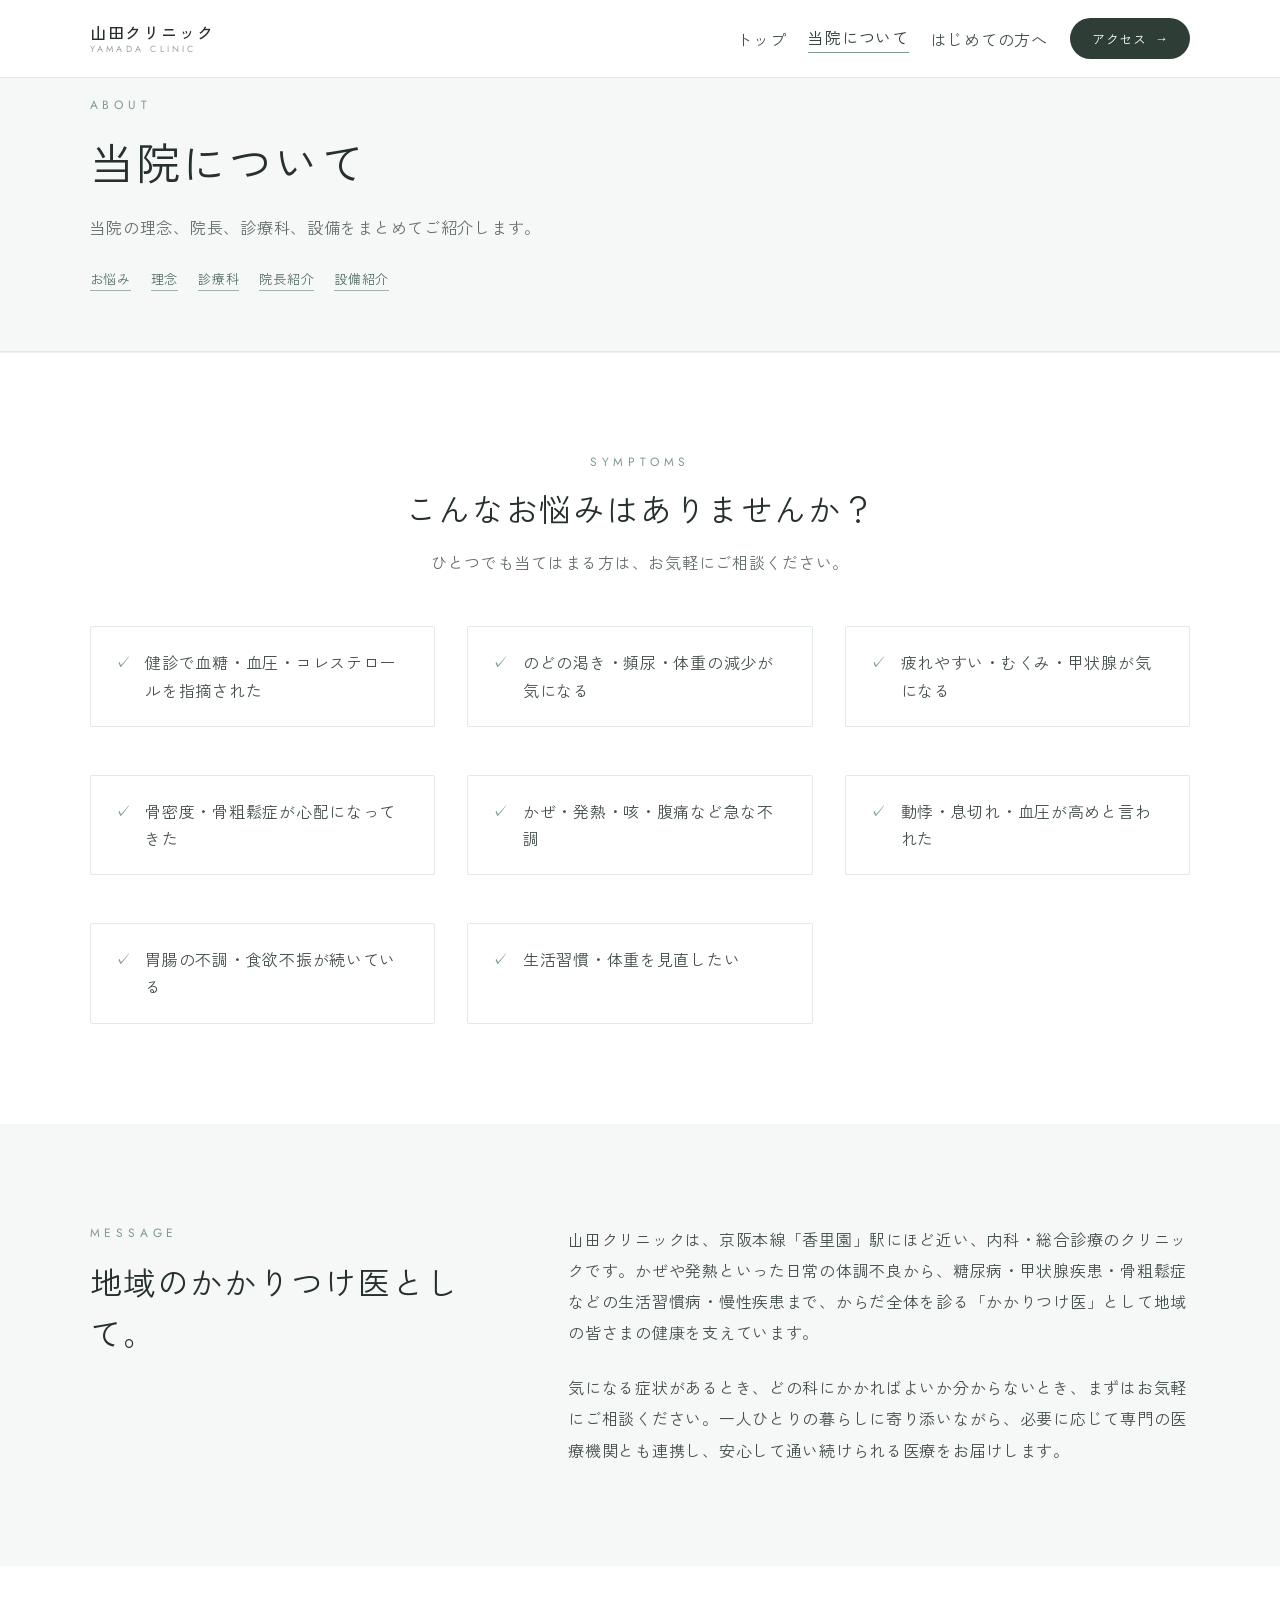
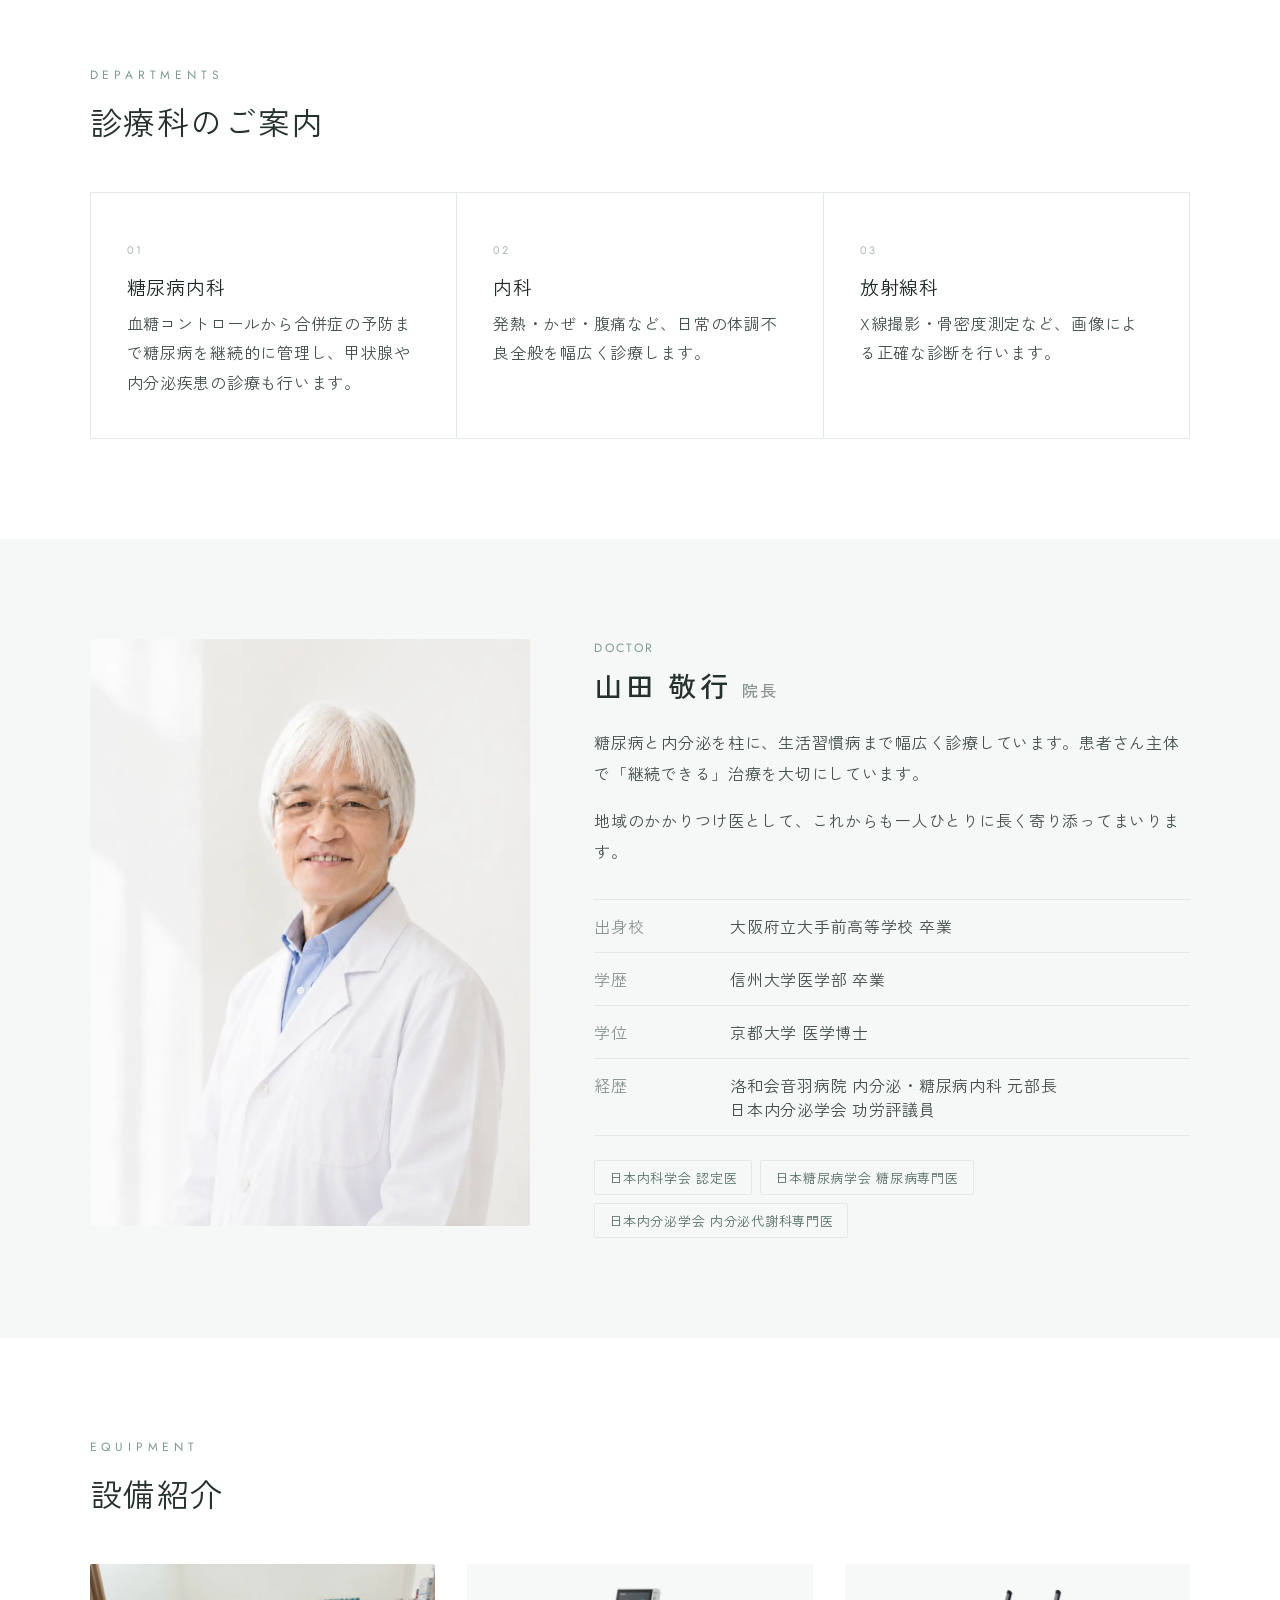
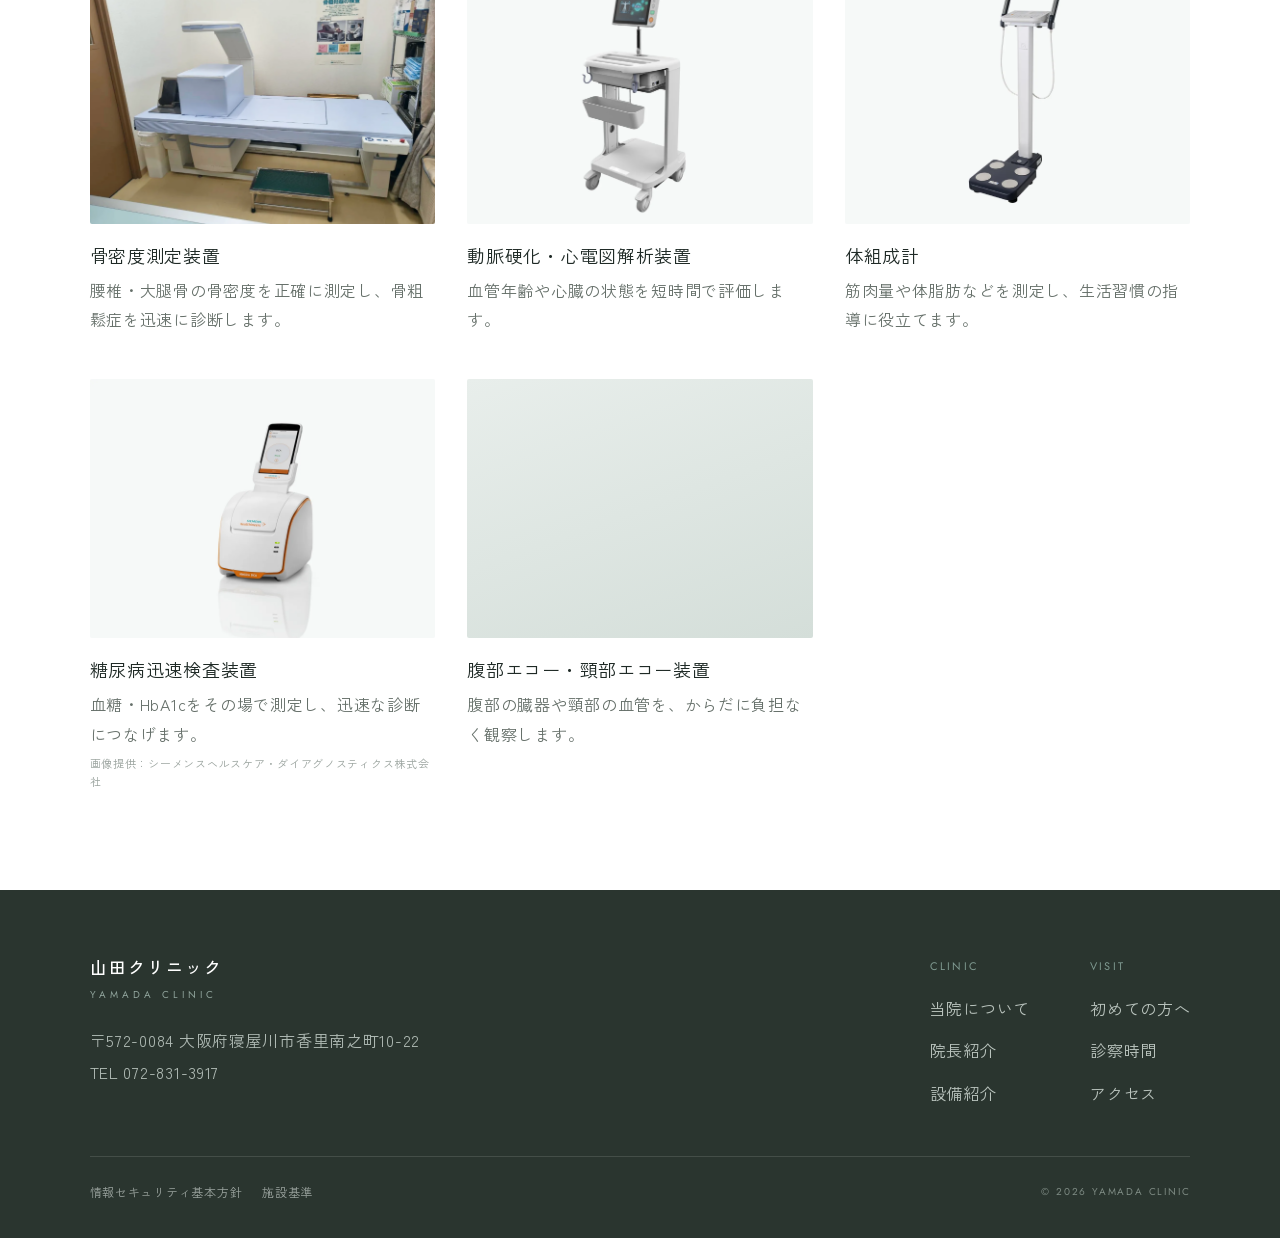
==== commit 75bbf3e7: "院長紹介の修正、はじめての方への感染症に電話依頼を追加、情報セキュリティにロゴデータを追加" ====
--- a/about.html
+++ b/about.html
@@ -54,6 +54,8 @@
   }
 }
 </script>
+<script async src="https://www.googletagmanager.com/gtag/js?id=G-8439DBW26K"></script>
+<script>window.dataLayer=window.dataLayer||[];function gtag(){dataLayer.push(arguments);}gtag('js',new Date());gtag('config','G-8439DBW26K');</script>
 </helmet>
 
 <input id="navtoggle" class="navtoggle" type="checkbox" hidden>
@@ -173,7 +175,7 @@
         <div class="doc-eyebrow">DOCTOR</div>
         <div class="doc-name">山田 敬行 <span class="doc-title">院長</span></div>
         <div class="doc-bio">
-          <p class="doc-bio-p">父の代から続く内科医院を受け継ぎ、糖尿病と内分泌を柱に、生活習慣病まで幅広く診療しています。患者さん主体で「継続できる」治療を大切にしています。</p>
+          <p class="doc-bio-p">糖尿病と内分泌を柱に、生活習慣病まで幅広く診療しています。患者さん主体で「継続できる」治療を大切にしています。</p>
           <p class="doc-bio-p">地域のかかりつけ医として、これからも一人ひとりに長く寄り添ってまいります。</p>
         </div>
         <div class="doc-career">
@@ -191,7 +193,7 @@
           </div>
           <div class="career">
             <div class="career-label">経歴</div>
-            <div class="career-value">父の代より続く内科医院を継承</div>
+            <div class="career-value">洛和会音羽病院 内分泌・糖尿病内科 元部長<br>日本内分泌学会 功労評議員</div>
           </div>
         </div>
         <div class="doc-certs">
--- a/assets/css/components.css
+++ b/assets/css/components.css
@@ -1,5 +1,6 @@
 /* navtoggle is a hidden checkbox; React drops the `hidden` attribute for empty-string values */
 input.navtoggle{display:none}
+.js-init .mpanel,.js-init .mbackdrop{transition:none!important}
 
 /* ===== Sub-page navigation (about / first-visit / facility / privacy) ===== */
 .nav{display:flex;flex-wrap:wrap;justify-content:flex-end;align-items:center;gap:14px 22px;font-size:16px;color:var(--c-body)}
@@ -102,6 +103,13 @@
 .facility-li-dot{color:var(--c-green)}
 .facility-signoff{margin-top:24px;font-size:16px;line-height:2;color:var(--c-body)}
 
+/* ===== security action badge (privacy.html) ===== */
+.sa-badge{display:flex;align-items:center;gap:28px;margin-top:44px;padding:26px 30px;border:1px solid var(--c-border);border-radius:2px}
+.sa-mark{flex:none;width:100px;height:100px;background:url('../images/common/security-action-2star.jpg') center/contain no-repeat}
+.sa-title{font-size:15px;font-weight:500;letter-spacing:.06em;color:var(--c-dark);margin-bottom:8px}
+.sa-desc{font-size:14px;line-height:1.85;color:var(--c-desc)}
+@media (max-width:500px){.sa-badge{flex-direction:column;gap:18px}}
+
 /* ===== privacy.html specific ===== */
 .policy-list{margin-top:48px;display:flex;flex-direction:column;gap:36px}
 .policy-title{font-size:18px;letter-spacing:.04em;color:var(--c-dark);margin-bottom:10px}
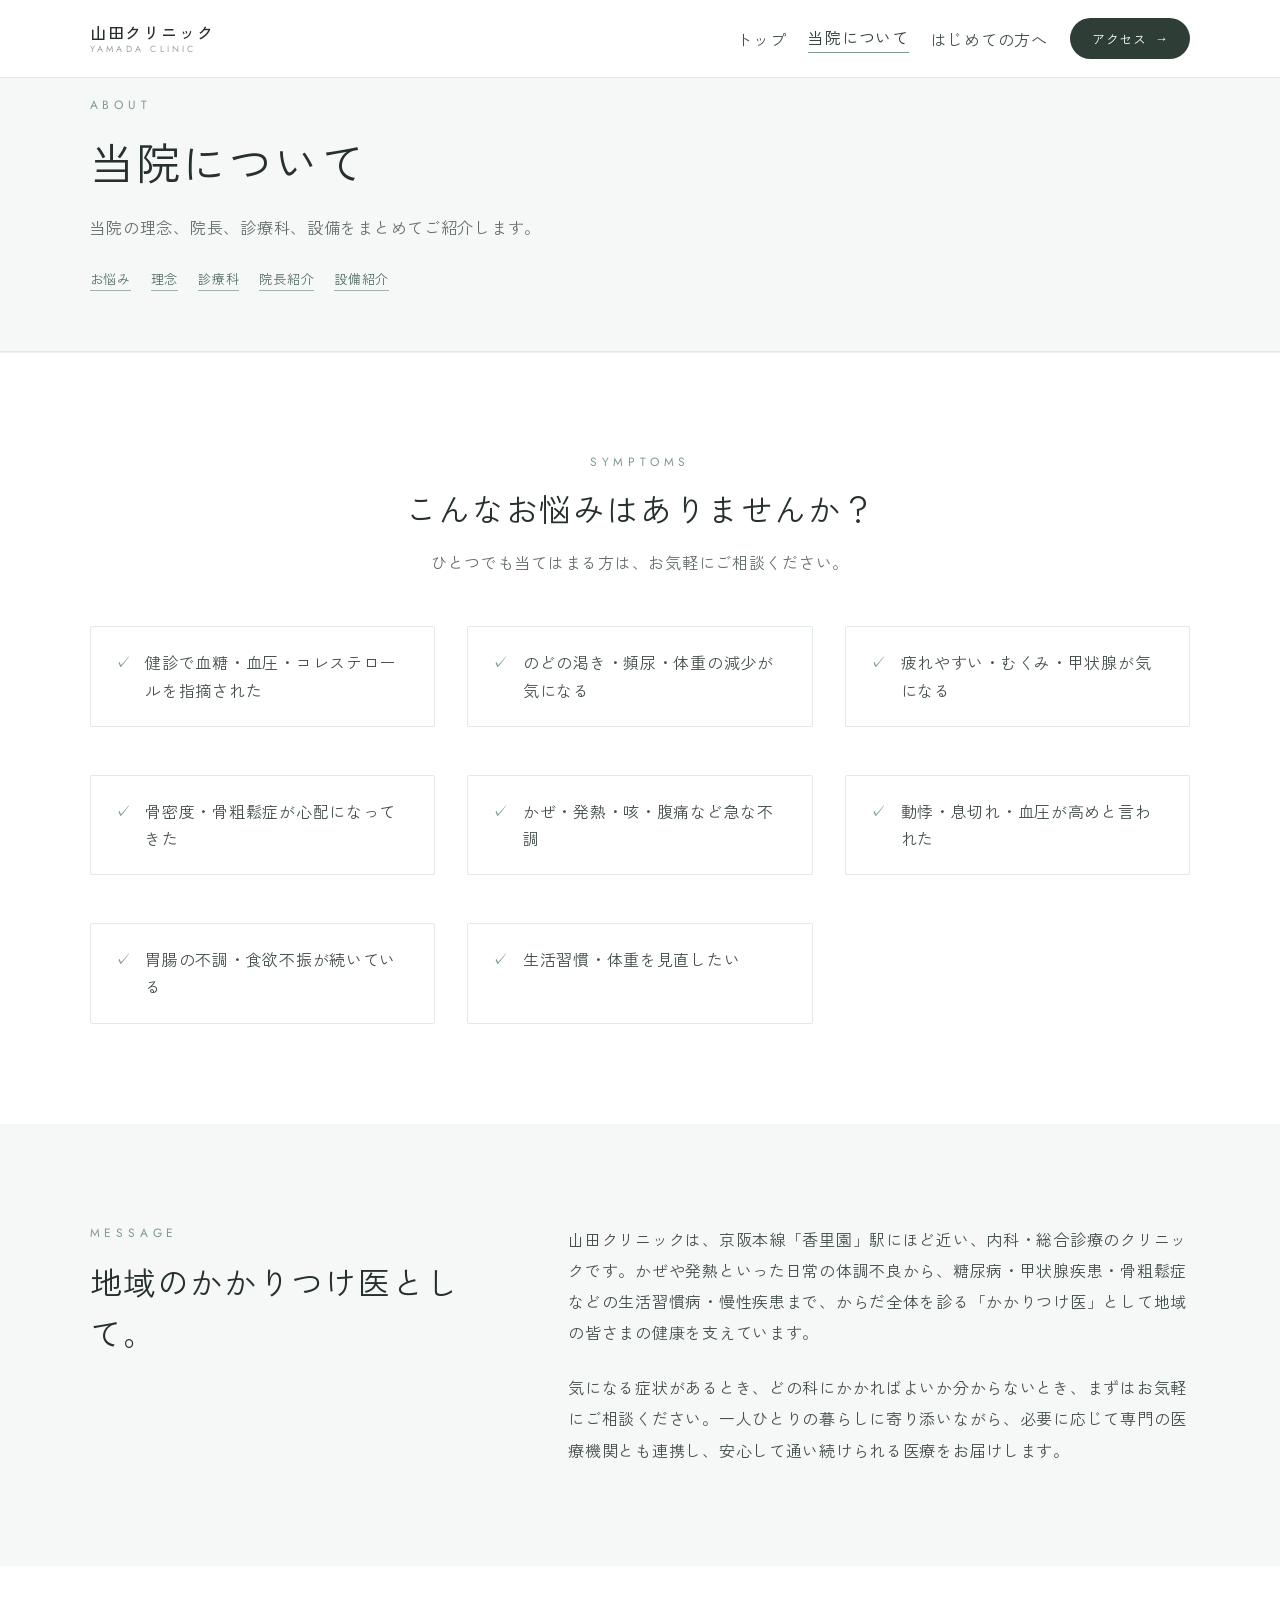
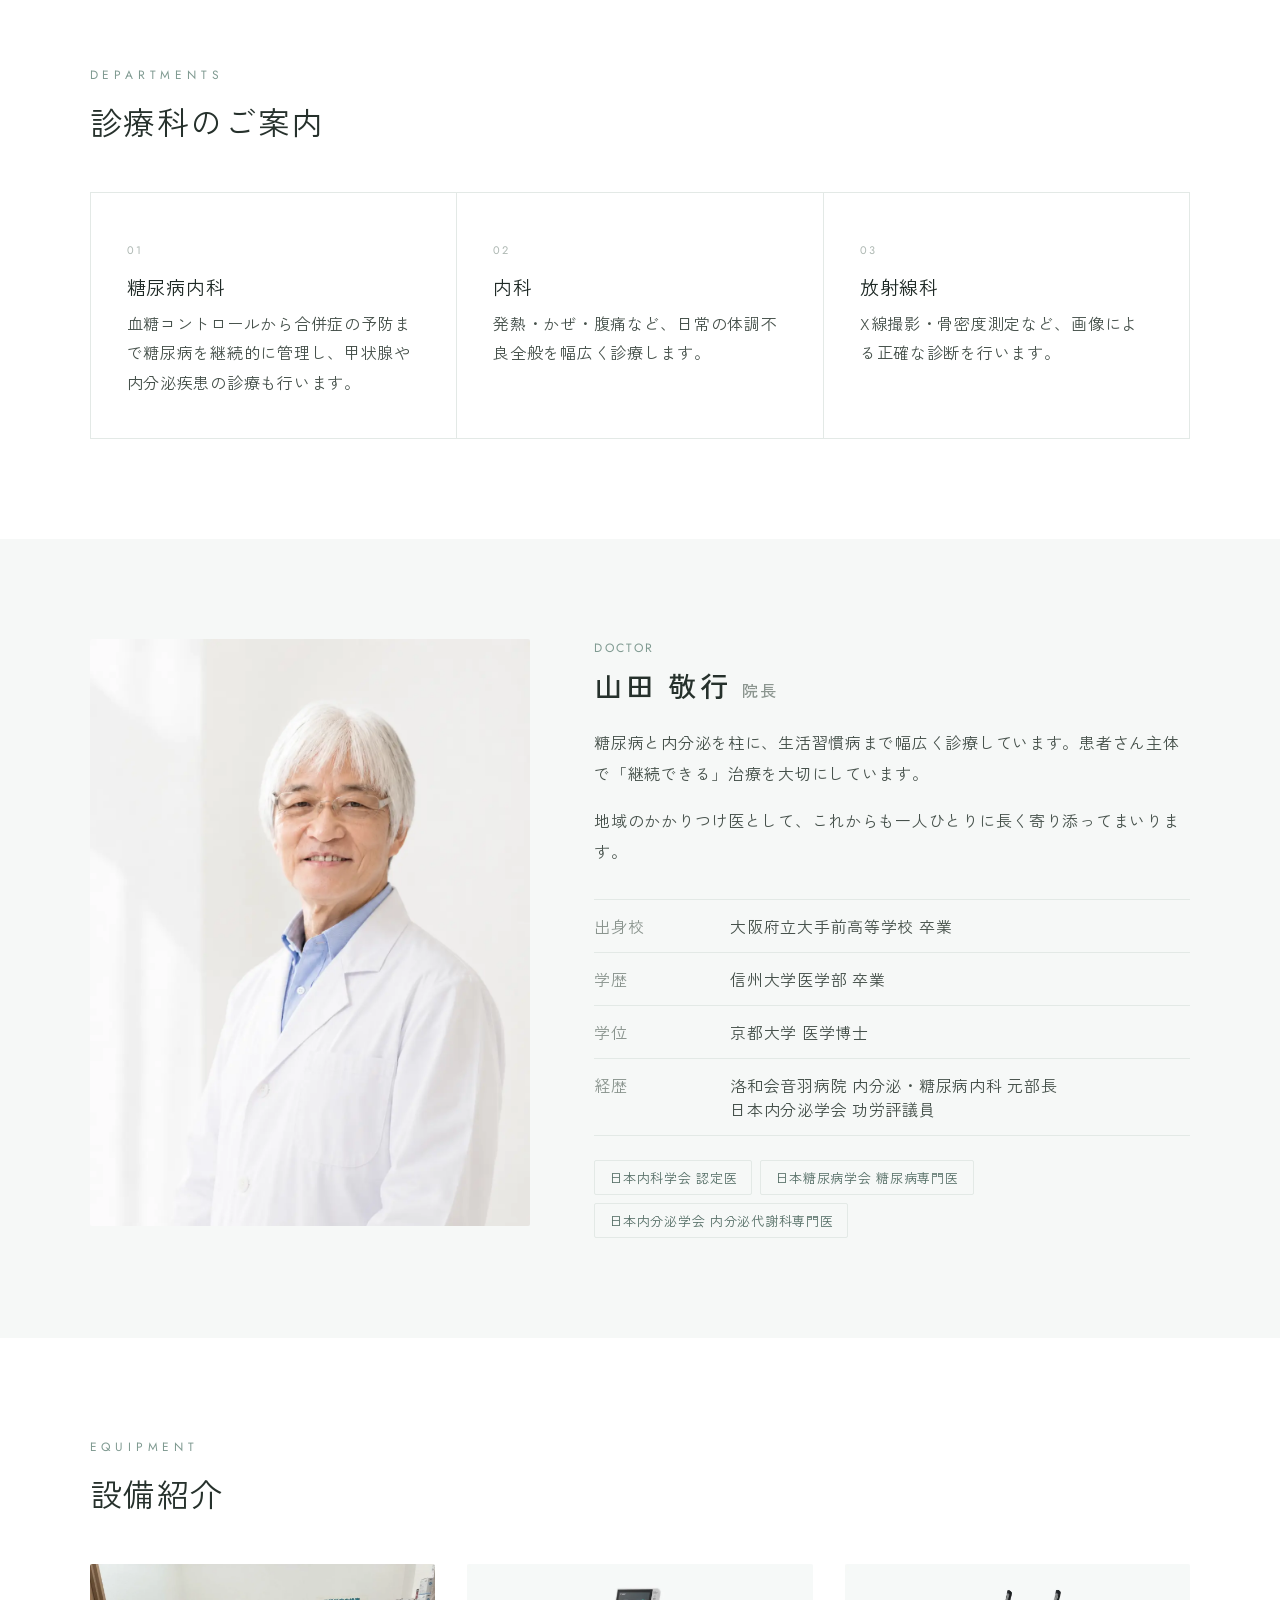
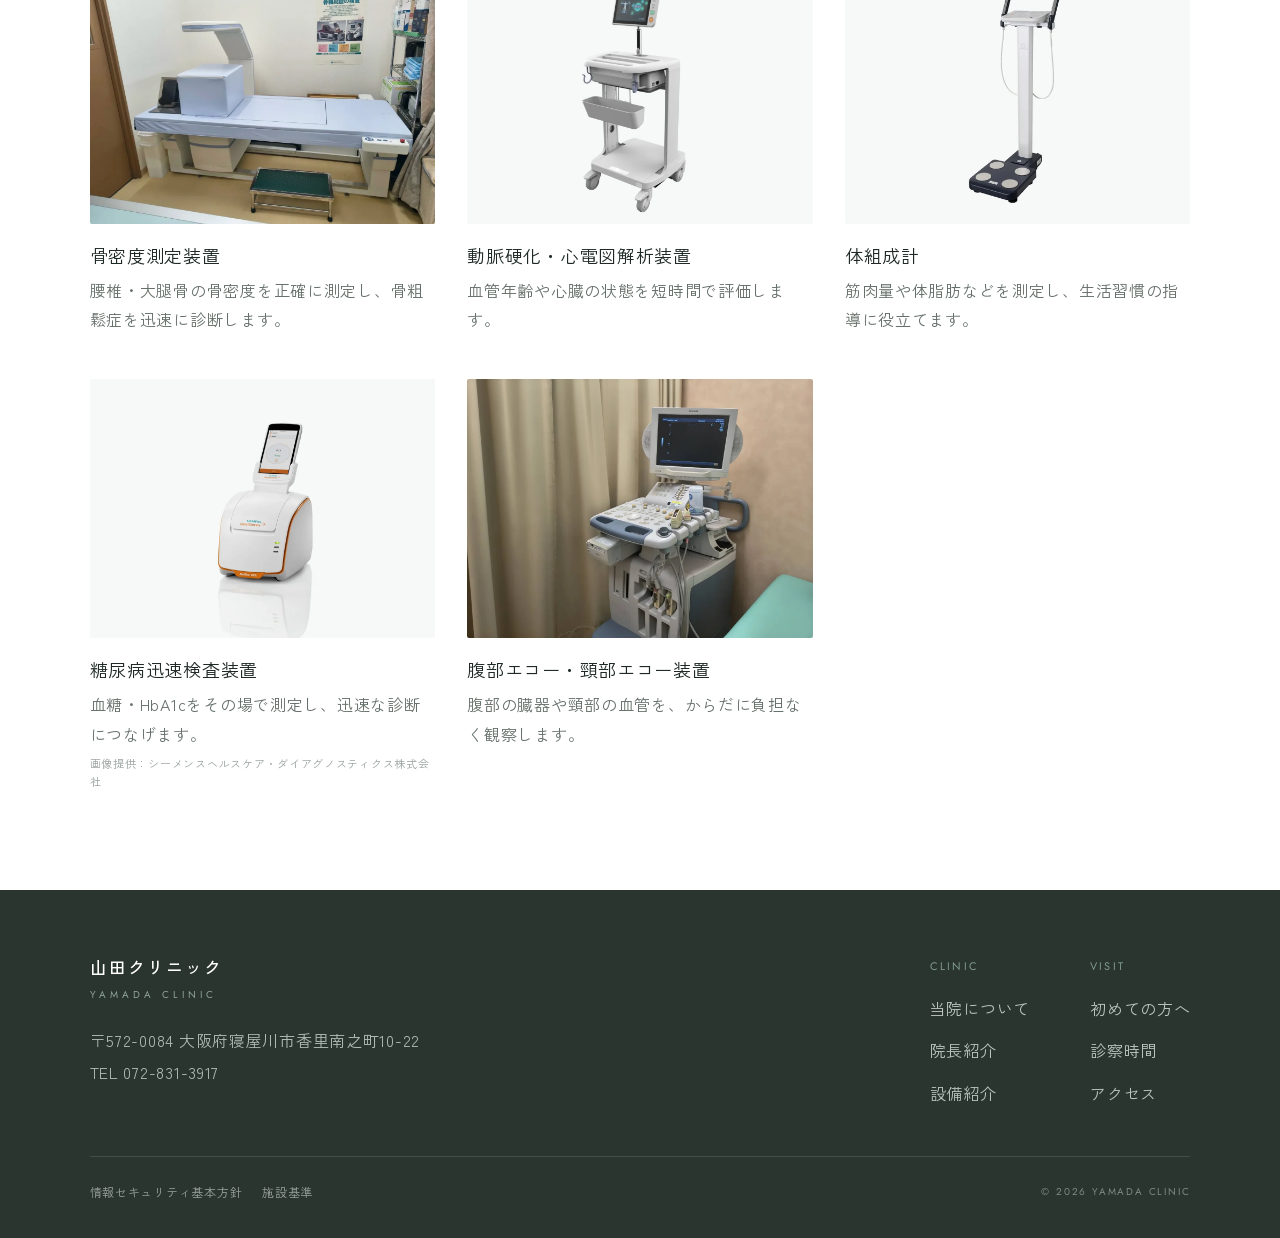
==== commit 52df18a1: "フッターの「当院について」リンク先を修正" ====
--- a/about.html
+++ b/about.html
@@ -254,7 +254,7 @@
     <nav class="foot-links">
       <div class="foot-col">
         <div class="foot-col-title">CLINIC</div>
-        <a href="about.html#message">当院について</a>
+        <a href="about.html">当院について</a>
         <a href="about.html#doctor">院長紹介</a>
         <a href="about.html#equipment">設備紹介</a>
       </div>
--- a/assets/css/pages.css
+++ b/assets/css/pages.css
@@ -74,7 +74,7 @@
 .eq-ph-abi{background:#e8eeeb url('../images/facility/equipment-abi.webp') center/cover no-repeat}
 .eq-ph-bca{background:#edf1ef url('../images/facility/equipment-bca.webp') center/cover no-repeat}
 .eq-ph-diabetes{background:#eef2f0 url('../images/facility/equipment-diabetes.webp') center/cover no-repeat}
-.eq-ph-echo{background:linear-gradient(160deg,#e8eeeb,#d4ded9)}
+.eq-ph-echo{background:#e8eeeb url('../images/facility/equipment-echo.webp') center/cover no-repeat}
 .eq-name{font-size:18px;margin:18px 0 8px}
 .eq-desc{font-size:16px;line-height:1.85;color:var(--c-desc)}
 .eq-note{font-size:11px;line-height:1.6;color:var(--c-sub);margin-top:6px}
